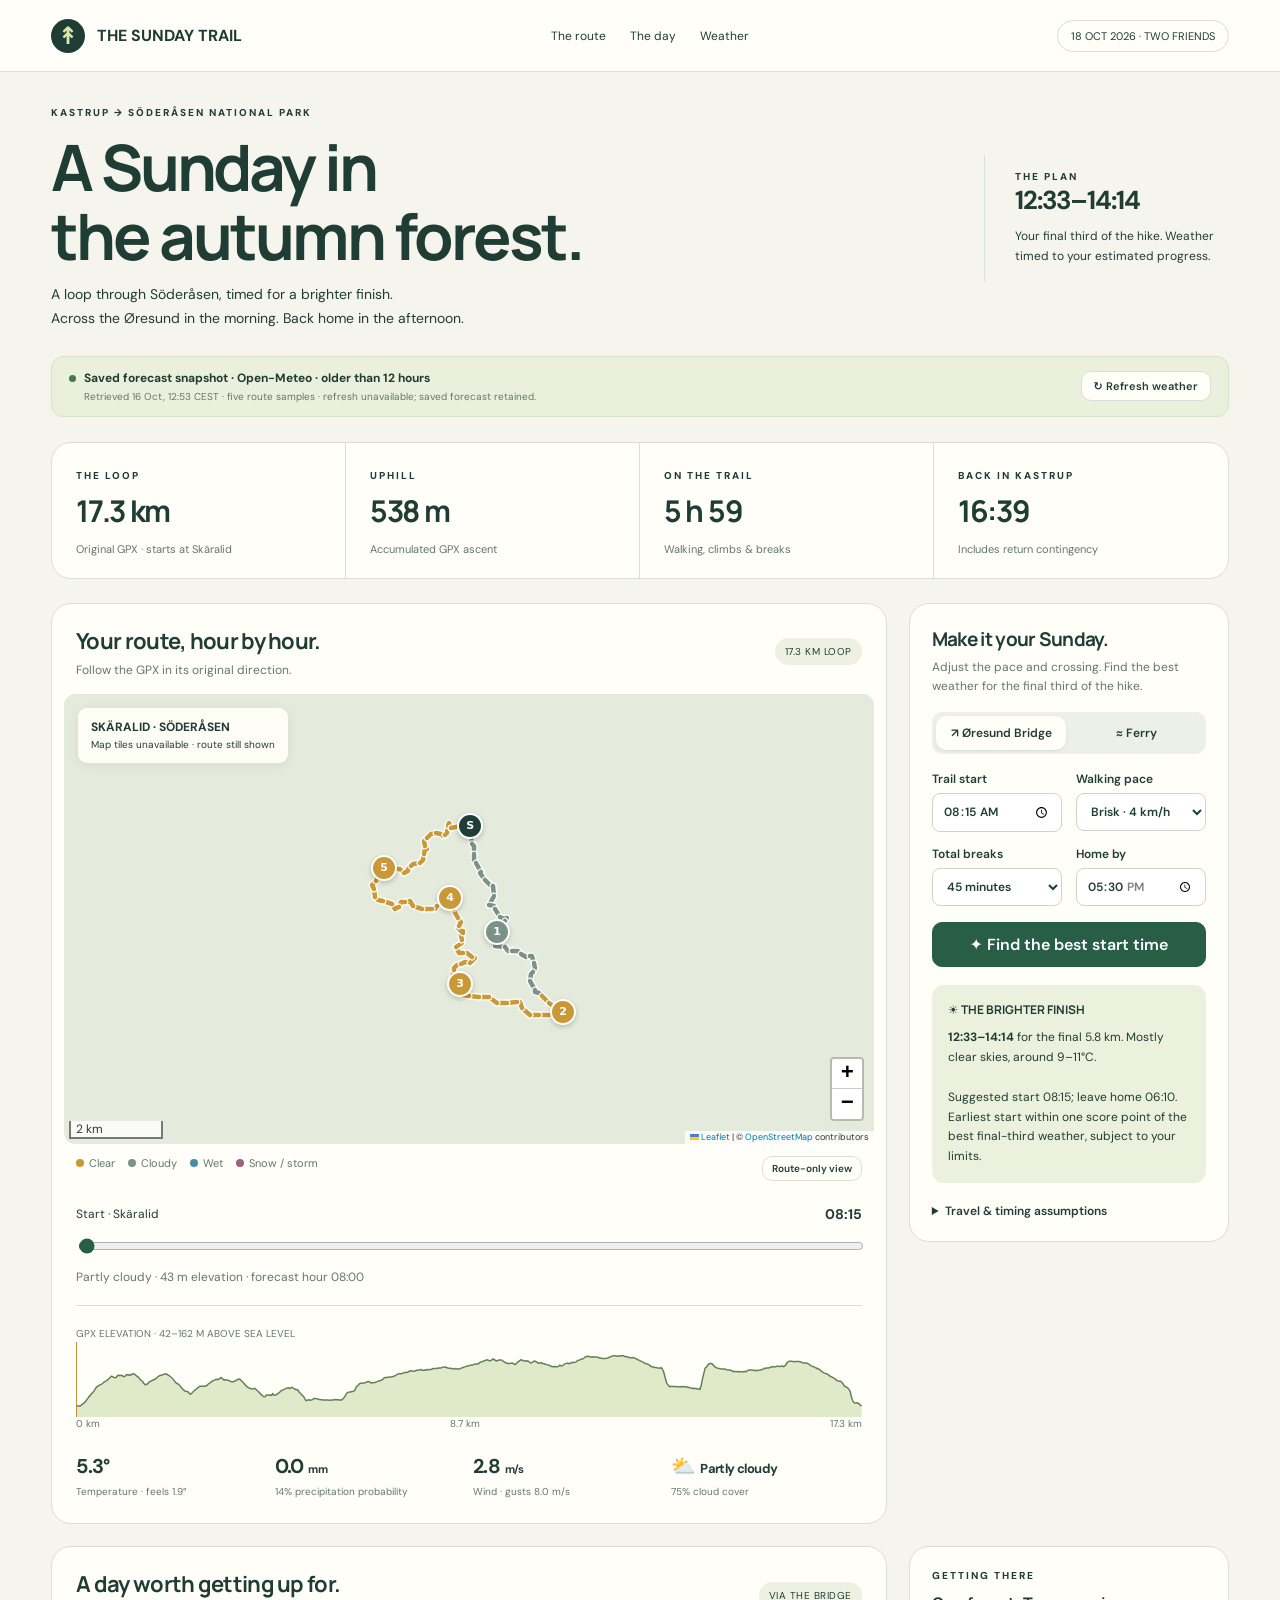
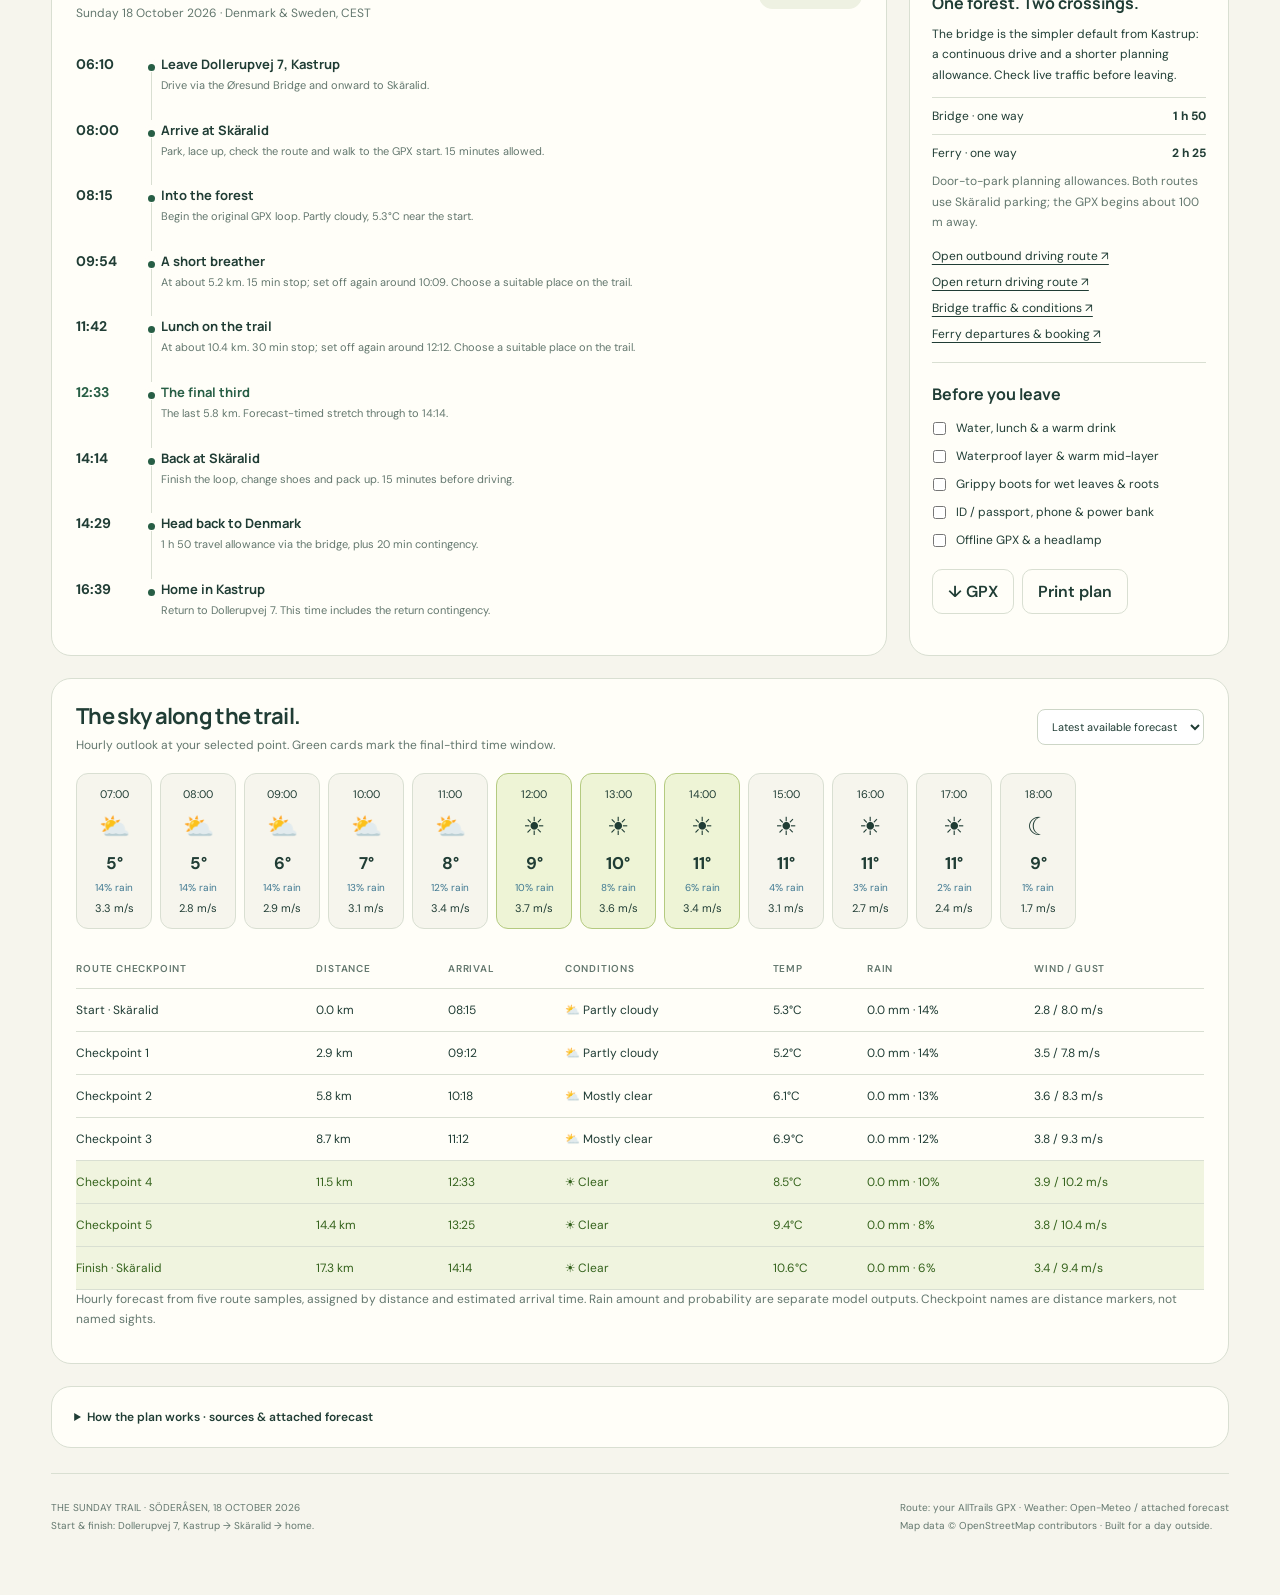
==== index.html @ b591aac0 "Build interactive Söderåsen hike planner with live route weather and Pages deployment" ====
<!doctype html><html lang="en"><head><meta charset="utf-8"><meta name="viewport" content="width=device-width,initial-scale=1"><meta name="theme-color" content="#203d35"><meta name="description" content="An interactive day-hike plan for Söderåsen, Sunday 18 October 2026. GPX route, timed weather, and travel from Kastrup."><title>Söderåsen · A Sunday in the forest</title><link rel="stylesheet" href="assets/leaflet.css"><link rel="stylesheet" href="assets/style.css"></head>
<body><header class="topbar"><div class="brand"><span class="brandmark" aria-hidden="true">↟</span> THE SUNDAY TRAIL</div><nav aria-label="Page sections"><a href="#route">The route</a><a href="#programme">The day</a><a href="#weather">Weather</a></nav><span class="tripdate">18 OCT 2026 · TWO FRIENDS</span></header>
<main><section class="hero"><div><div class="eyebrow">KASTRUP → SÖDERÅSEN NATIONAL PARK</div><h1>A Sunday in<br>the autumn forest.</h1><p>A loop through Söderåsen, timed for a brighter finish.<br>Across the Øresund in the morning. Back home in the afternoon.</p></div><div class="hero-aside"><div class="eyebrow">THE PLAN</div><strong id="hero-window">Chase the clearing sky.</strong><p id="hero-description">Let the morning clouds lift. Save the final stretch for the best weather.</p></div></section>
<div class="statusline" role="status" aria-live="polite"><div><span class="dot"></span><strong id="weather-status">Loading forecast…</strong><span class="status-detail" id="weather-detail">Sunday 18 October · all times CEST (Denmark & Sweden)</span></div><button id="refresh-weather" type="button">↻ Refresh weather</button></div>
<section class="stats" aria-label="Trip overview"><div class="stat"><span class="eyebrow">THE LOOP</span><strong id="distance-stat">17.3 km</strong><small>Original GPX · starts at Skäralid</small></div><div class="stat"><span class="eyebrow">UPHILL</span><strong id="ascent-stat">538 m</strong><small>Accumulated GPX ascent</small></div><div class="stat"><span class="eyebrow">ON THE TRAIL</span><strong id="duration-stat">—</strong><small>Walking, climbs & breaks</small></div><div class="stat"><span class="eyebrow">BACK IN KASTRUP</span><strong id="home-stat">—</strong><small>Includes return contingency</small></div></section>
<div class="workspace"><section class="card" id="route"><header class="cardhead"><div><h2>Your route, hour by hour.</h2><p>Follow the GPX in its original direction.</p></div><span class="pill">17.3 KM LOOP</span></header><div class="mapwrap"><div id="map" aria-label="GPX hiking route map"></div><div class="mapbadge"><strong>SKÄRALID · SÖDERÅSEN</strong><br><span id="map-subtitle">Weather at your estimated arrival</span></div></div><div class="mapnote"><div class="legend"><span style="--c:#c99837">Clear</span><span style="--c:#7d9287">Cloudy</span><span style="--c:#488ca8">Wet</span><span style="--c:#9d617e">Snow / storm</span></div><button id="toggle-map" class="map-toggle" type="button">Route-only view</button></div><div class="scrubber"><div class="scrubber-head"><span id="position-label">Start · 0.0 km</span><strong id="position-time">—</strong></div><label class="sr-only" for="position">Explore distance along route</label><input id="position" type="range" min="0" max="1000" value="0"><p class="note" id="position-condition" style="margin:8px 0 0">Move along the route to see the forecast when you get there.</p></div><div class="elevation"><span class="elevation-label">GPX ELEVATION · 42–162 M ABOVE SEA LEVEL</span><svg id="elevation-profile" viewBox="0 0 800 75" preserveAspectRatio="none" role="img" aria-label="Elevation profile along the hike"></svg><div class="profilelabels"><span>0 km</span><span>8.7 km</span><span>17.3 km</span></div></div><div class="selected-weather" id="selected-weather"></div></section>
<aside class="card controls" aria-labelledby="plan-heading"><h2 id="plan-heading">Make it your Sunday.</h2><p>Adjust the pace and crossing. Find the best weather for the final third of the hike.</p><div class="segments" role="group" aria-label="Crossing"><button type="button" id="bridge-mode" class="active" aria-pressed="true">↗ Øresund Bridge</button><button type="button" id="ferry-mode" aria-pressed="false">≈ Ferry</button></div><div class="controlgrid"><label>Trail start<input id="start" type="time" value="09:00" min="06:00" max="13:00"></label><label>Walking pace<select id="speed"><option value="3">Relaxed · 3 km/h</option><option value="3.5">Steady · 3.5 km/h</option><option value="4" selected>Brisk · 4 km/h</option><option value="4.5">Fast · 4.5 km/h</option></select></label><label>Total breaks<select id="breaks"><option value="30">30 minutes</option><option value="45" selected>45 minutes</option><option value="60">60 minutes</option><option value="75">75 minutes</option></select></label><label>Home by<input id="deadline" type="time" value="17:30" min="12:00" max="20:00"></label></div><button id="optimize" class="primary" type="button">✦ Find the best start time</button><div class="recommendation"><h3>☀ THE BRIGHTER FINISH</h3><p id="recommendation">Matching the forecast to your route…</p></div><div id="warnings" class="warnings" role="status"></div><details style="margin-top:20px"><summary>Travel & timing assumptions</summary><div class="controlgrid"><label>Bridge, one way (min)<input id="bridge" type="number" min="60" max="240" step="5" value="110"></label><label>Ferry, one way (min)<input id="ferry" type="number" min="90" max="300" step="5" value="145"></label><label>Earliest home departure<input id="earliest" type="time" value="06:00"></label><label>Return contingency (min)<input id="buffer" type="number" min="0" max="120" step="5" value="20"></label></div><p class="note">Drive estimates are editable, not live traffic. Bridge: allow 1 h 50 each way. Ferry: allow 2 h 25 including ~60 min to Helsingør, 25 min queue/check-in allowance, 20 min sailing and ~40 min to Skäralid. No sailing is booked or guaranteed.</p><p class="note">Also includes 15 min to park / get ready and 15 min to pack up. Hiking uses distance ÷ pace plus 1 h per 600 m climbed. Breaks fall at 30% and 60% of the route. “Home by” defaults to 17:30; change it to your afternoon deadline.</p></details></aside></div>
<div class="lowergrid"><section class="card" id="programme"><header class="cardhead"><div><h2>A day worth getting up for.</h2><p>Sunday 18 October 2026 · Denmark & Sweden, CEST</p></div><span class="pill" id="travel-label">VIA THE BRIDGE</span></header><div class="timeline" id="timeline"></div></section><aside class="card asidecard"><div class="eyebrow">GETTING THERE</div><h3 style="margin-top:10px">One forest. Two crossings.</h3><p id="travel-description"></p><div class="breakdown"><span>Bridge · one way</span><strong id="bridge-summary">1 h 50</strong></div><div class="breakdown"><span>Ferry · one way</span><strong id="ferry-summary">2 h 25</strong></div><p class="note">Door-to-park planning allowances. Both routes use Skäralid parking; the GPX begins about 100 m away.</p><div class="linklist"><a id="navigation" target="_blank" rel="noopener">Open outbound driving route ↗</a><a id="return-navigation" target="_blank" rel="noopener">Open return driving route ↗</a><a href="https://www.oresundsbron.com/en/traffic-information" target="_blank" rel="noopener">Bridge traffic & conditions ↗</a><a href="https://www.oresundslinjen.com/timetable" target="_blank" rel="noopener">Ferry departures & booking ↗</a></div><hr class="separator"><h3>Before you leave</h3><ul class="packlist"><li><label><input type="checkbox">Water, lunch & a warm drink</label></li><li><label><input type="checkbox">Waterproof layer & warm mid-layer</label></li><li><label><input type="checkbox">Grippy boots for wet leaves & roots</label></li><li><label><input type="checkbox">ID / passport, phone & power bank</label></li><li><label><input type="checkbox">Offline GPX & a headlamp</label></li></ul><div class="bottom-actions" style="margin-top:20px"><a class="button" href="assets/route.gpx" id="download-gpx" download="Soderaasen.gpx">↓ GPX</a><button type="button" id="print">Print plan</button></div></aside></div>
<section class="card weathercard" id="weather"><header class="cardhead"><div><h2>The sky along the trail.</h2><p>Hourly outlook at your selected point. Green cards mark the final-third time window.</p></div><div class="weather-toolbar"><label class="sr-only" for="weather-source">Weather data source</label><select id="weather-source"><option value="auto">Latest available forecast</option><option value="attachment">Attached forecast</option></select></div></header><div class="hours" id="hours"></div><div class="tablewrap"><table><caption class="sr-only">Forecast at route checkpoints and estimated arrival times</caption><thead><tr><th>Route checkpoint</th><th>Distance</th><th>Arrival</th><th>Conditions</th><th>Temp</th><th>Rain</th><th>Wind / gust</th></tr></thead><tbody id="checkpoints"></tbody></table><p class="note" id="weather-footnote"></p></div></section>
<section class="card sources"><details><summary>How the plan works · sources & attached forecast</summary><p>The route follows all 2,994 points in your original GPX. Distances use the haversine formula; uphill effort uses the cumulative positive elevation differences supplied in the GPX. These elevations may contain noise. Position and timing are estimates, not live tracking or navigation.</p><p>Open-Meteo is queried at five distance-based samples along the loop (start, 25%, 50%, 75%, finish). Each trail point uses the nearest sample by route distance and its estimated arrival hour. Several samples may share a weather-model grid cell; the forecast cannot resolve individual ravines, forest shelter or every viewpoint. No precision beyond hourly weather is implied.</p><p>The optimizer compares 15-minute starts and scores eleven checkpoints in the final distance third. Lower cloud cover, rain amount / likelihood and strong gusts score better. It chooses the earliest start within one point of the best score, while meeting your departure / return limits and finishing at least 30 min before sunset. It uses the currently selected source. Weather refreshes update the display; press the optimizer again to change your start time.</p><p>A successful refresh is labeled “Live forecast”; the retrieval timestamp is shown, not a model issue time. Refresh runs on opening and every 30 min while the page is open. The last valid forecast is cached locally. A saved forecast remains labeled as a snapshot; the attached image is a separate fallback. Forecasts are predictions, not observations.</p><p>The image says Sunday 18 October but does not show its location, year, provider or issue time. It is treated as the user-supplied forecast for this trip. Blank rain entries are shown as “— / not specified”, never silently converted to measured zero. Cloud icons supply a qualitative cloudiness score only; rain probabilities and feels-like temperatures are unavailable. The 20:00–02:00 image row is used only for 20:00–23:00 on the trip date.</p><p>Sunrise / sunset come from the saved Open-Meteo response (07:44 / 17:59 CEST), or a refreshed response when available. Both countries use the same local time on the trip date. Clear skies do not guarantee direct sun in shaded ravines. Driving and parking can take longer than planned; check the operator links on departure day.</p><div class="source-links"><a href="https://open-meteo.com/en/docs" target="_blank" rel="noopener">Open-Meteo · CC BY 4.0</a><a href="https://www.sverigesnationalparker.se/en/parks/soderasen-national-park/visit-the-park/getting-here/" target="_blank" rel="noopener">Park entrances & parking</a><a href="https://www.oresundsbron.com/da/priser" target="_blank" rel="noopener">Bridge fares</a><a href="https://www.oresundslinjen.com/prices/car" target="_blank" rel="noopener">Ferry fares</a><a href="https://github.com/jenschristianschroder/Soderaasen-oct-26" target="_blank" rel="noopener">Source on GitHub</a></div><details style="margin-top:20px"><summary>Your original forecast image</summary><img class="forecast-image" src="assets/forecast-reference.png" alt="Attached forecast for Sunday 18 October: partly cloudy morning, sun from noon, temperatures rising from 5 to 11 degrees, winds 2–4 m/s and gusts up to 10 m/s."></details></details></section>
<footer class="footer"><span>THE SUNDAY TRAIL · SÖDERÅSEN, 18 OCTOBER 2026<br>Start & finish: Dollerupvej 7, Kastrup → Skäralid → home.</span><span>Route: your AllTrails GPX · Weather: Open-Meteo / attached forecast<br>Map data © OpenStreetMap contributors · Built for a day outside.</span></footer></main><noscript><p class="noscript">Enable JavaScript to use the interactive route, schedule and weather. Your route is 17.3 km with about 538 m of ascent. Allow around 6 hours on the trail at the default pace, plus transport.</p></noscript><script src="assets/leaflet.js"></script><script src="assets/data.js"></script><script src="assets/engine.js"></script><script src="assets/app.js"></script></body></html>
---- assets/leaflet.css ----
/* required styles */

.leaflet-pane,
.leaflet-tile,
.leaflet-marker-icon,
.leaflet-marker-shadow,
.leaflet-tile-container,
.leaflet-pane > svg,
.leaflet-pane > canvas,
.leaflet-zoom-box,
.leaflet-image-layer,
.leaflet-layer {
	position: absolute;
	left: 0;
	top: 0;
	}
.leaflet-container {
	overflow: hidden;
	}
.leaflet-tile,
.leaflet-marker-icon,
.leaflet-marker-shadow {
	-webkit-user-select: none;
	   -moz-user-select: none;
	        user-select: none;
	  -webkit-user-drag: none;
	}
/* Prevents IE11 from highlighting tiles in blue */
.leaflet-tile::selection {
	background: transparent;
}
/* Safari renders non-retina tile on retina better with this, but Chrome is worse */
.leaflet-safari .leaflet-tile {
	image-rendering: -webkit-optimize-contrast;
	}
/* hack that prevents hw layers "stretching" when loading new tiles */
.leaflet-safari .leaflet-tile-container {
	width: 1600px;
	height: 1600px;
	-webkit-transform-origin: 0 0;
	}
.leaflet-marker-icon,
.leaflet-marker-shadow {
	display: block;
	}
/* .leaflet-container svg: reset svg max-width decleration shipped in Joomla! (joomla.org) 3.x */
/* .leaflet-container img: map is broken in FF if you have max-width: 100% on tiles */
.leaflet-container .leaflet-overlay-pane svg {
	max-width: none !important;
	max-height: none !important;
	}
.leaflet-container .leaflet-marker-pane img,
.leaflet-container .leaflet-shadow-pane img,
.leaflet-container .leaflet-tile-pane img,
.leaflet-container img.leaflet-image-layer,
.leaflet-container .leaflet-tile {
	max-width: none !important;
	max-height: none !important;
	width: auto;
	padding: 0;
	}

.leaflet-container img.leaflet-tile {
	/* See: https://bugs.chromium.org/p/chromium/issues/detail?id=600120 */
	mix-blend-mode: plus-lighter;
}

.leaflet-container.leaflet-touch-zoom {
	-ms-touch-action: pan-x pan-y;
	touch-action: pan-x pan-y;
	}
.leaflet-container.leaflet-touch-drag {
	-ms-touch-action: pinch-zoom;
	/* Fallback for FF which doesn't support pinch-zoom */
	touch-action: none;
	touch-action: pinch-zoom;
}
.leaflet-container.leaflet-touch-drag.leaflet-touch-zoom {
	-ms-touch-action: none;
	touch-action: none;
}
.leaflet-container {
	-webkit-tap-highlight-color: transparent;
}
.leaflet-container a {
	-webkit-tap-highlight-color: rgba(51, 181, 229, 0.4);
}
.leaflet-tile {
	filter: inherit;
	visibility: hidden;
	}
.leaflet-tile-loaded {
	visibility: inherit;
	}
.leaflet-zoom-box {
	width: 0;
	height: 0;
	-moz-box-sizing: border-box;
	     box-sizing: border-box;
	z-index: 800;
	}
/* workaround for https://bugzilla.mozilla.org/show_bug.cgi?id=888319 */
.leaflet-overlay-pane svg {
	-moz-user-select: none;
	}

.leaflet-pane         { z-index: 400; }

.leaflet-tile-pane    { z-index: 200; }
.leaflet-overlay-pane { z-index: 400; }
.leaflet-shadow-pane  { z-index: 500; }
.leaflet-marker-pane  { z-index: 600; }
.leaflet-tooltip-pane   { z-index: 650; }
.leaflet-popup-pane   { z-index: 700; }

.leaflet-map-pane canvas { z-index: 100; }
.leaflet-map-pane svg    { z-index: 200; }

.leaflet-vml-shape {
	width: 1px;
	height: 1px;
	}
.lvml {
	behavior: url(#default#VML);
	display: inline-block;
	position: absolute;
	}


/* control positioning */

.leaflet-control {
	position: relative;
	z-index: 800;
	pointer-events: visiblePainted; /* IE 9-10 doesn't have auto */
	pointer-events: auto;
	}
.leaflet-top,
.leaflet-bottom {
	position: absolute;
	z-index: 1000;
	pointer-events: none;
	}
.leaflet-top {
	top: 0;
	}
.leaflet-right {
	right: 0;
	}
.leaflet-bottom {
	bottom: 0;
	}
.leaflet-left {
	left: 0;
	}
.leaflet-control {
	float: left;
	clear: both;
	}
.leaflet-right .leaflet-control {
	float: right;
	}
.leaflet-top .leaflet-control {
	margin-top: 10px;
	}
.leaflet-bottom .leaflet-control {
	margin-bottom: 10px;
	}
.leaflet-left .leaflet-control {
	margin-left: 10px;
	}
.leaflet-right .leaflet-control {
	margin-right: 10px;
	}


/* zoom and fade animations */

.leaflet-fade-anim .leaflet-popup {
	opacity: 0;
	-webkit-transition: opacity 0.2s linear;
	   -moz-transition: opacity 0.2s linear;
	        transition: opacity 0.2s linear;
	}
.leaflet-fade-anim .leaflet-map-pane .leaflet-popup {
	opacity: 1;
	}
.leaflet-zoom-animated {
	-webkit-transform-origin: 0 0;
	    -ms-transform-origin: 0 0;
	        transform-origin: 0 0;
	}
svg.leaflet-zoom-animated {
	will-change: transform;
}

.leaflet-zoom-anim .leaflet-zoom-animated {
	-webkit-transition: -webkit-transform 0.25s cubic-bezier(0,0,0.25,1);
	   -moz-transition:    -moz-transform 0.25s cubic-bezier(0,0,0.25,1);
	        transition:         transform 0.25s cubic-bezier(0,0,0.25,1);
	}
.leaflet-zoom-anim .leaflet-tile,
.leaflet-pan-anim .leaflet-tile {
	-webkit-transition: none;
	   -moz-transition: none;
	        transition: none;
	}

.leaflet-zoom-anim .leaflet-zoom-hide {
	visibility: hidden;
	}


/* cursors */

.leaflet-interactive {
	cursor: pointer;
	}
.leaflet-grab {
	cursor: -webkit-grab;
	cursor:    -moz-grab;
	cursor:         grab;
	}
.leaflet-crosshair,
.leaflet-crosshair .leaflet-interactive {
	cursor: crosshair;
	}
.leaflet-popup-pane,
.leaflet-control {
	cursor: auto;
	}
.leaflet-dragging .leaflet-grab,
.leaflet-dragging .leaflet-grab .leaflet-interactive,
.leaflet-dragging .leaflet-marker-draggable {
	cursor: move;
	cursor: -webkit-grabbing;
	cursor:    -moz-grabbing;
	cursor:         grabbing;
	}

/* marker & overlays interactivity */
.leaflet-marker-icon,
.leaflet-marker-shadow,
.leaflet-image-layer,
.leaflet-pane > svg path,
.leaflet-tile-container {
	pointer-events: none;
	}

.leaflet-marker-icon.leaflet-interactive,
.leaflet-image-layer.leaflet-interactive,
.leaflet-pane > svg path.leaflet-interactive,
svg.leaflet-image-layer.leaflet-interactive path {
	pointer-events: visiblePainted; /* IE 9-10 doesn't have auto */
	pointer-events: auto;
	}

/* visual tweaks */

.leaflet-container {
	background: #ddd;
	outline-offset: 1px;
	}
.leaflet-container a {
	color: #0078A8;
	}
.leaflet-zoom-box {
	border: 2px dotted #38f;
	background: rgba(255,255,255,0.5);
	}


/* general typography */
.leaflet-container {
	font-family: "Helvetica Neue", Arial, Helvetica, sans-serif;
	font-size: 12px;
	font-size: 0.75rem;
	line-height: 1.5;
	}


/* general toolbar styles */

.leaflet-bar {
	box-shadow: 0 1px 5px rgba(0,0,0,0.65);
	border-radius: 4px;
	}
.leaflet-bar a {
	background-color: #fff;
	border-bottom: 1px solid #ccc;
	width: 26px;
	height: 26px;
	line-height: 26px;
	display: block;
	text-align: center;
	text-decoration: none;
	color: black;
	}
.leaflet-bar a,
.leaflet-control-layers-toggle {
	background-position: 50% 50%;
	background-repeat: no-repeat;
	display: block;
	}
.leaflet-bar a:hover,
.leaflet-bar a:focus {
	background-color: #f4f4f4;
	}
.leaflet-bar a:first-child {
	border-top-left-radius: 4px;
	border-top-right-radius: 4px;
	}
.leaflet-bar a:last-child {
	border-bottom-left-radius: 4px;
	border-bottom-right-radius: 4px;
	border-bottom: none;
	}
.leaflet-bar a.leaflet-disabled {
	cursor: default;
	background-color: #f4f4f4;
	color: #bbb;
	}

.leaflet-touch .leaflet-bar a {
	width: 30px;
	height: 30px;
	line-height: 30px;
	}
.leaflet-touch .leaflet-bar a:first-child {
	border-top-left-radius: 2px;
	border-top-right-radius: 2px;
	}
.leaflet-touch .leaflet-bar a:last-child {
	border-bottom-left-radius: 2px;
	border-bottom-right-radius: 2px;
	}

/* zoom control */

.leaflet-control-zoom-in,
.leaflet-control-zoom-out {
	font: bold 18px 'Lucida Console', Monaco, monospace;
	text-indent: 1px;
	}

.leaflet-touch .leaflet-control-zoom-in, .leaflet-touch .leaflet-control-zoom-out  {
	font-size: 22px;
	}


/* layers control */

.leaflet-control-layers {
	box-shadow: 0 1px 5px rgba(0,0,0,0.4);
	background: #fff;
	border-radius: 5px;
	}
.leaflet-control-layers-toggle {
	background-image: url(images/layers.png);
	width: 36px;
	height: 36px;
	}
.leaflet-retina .leaflet-control-layers-toggle {
	background-image: url(images/layers-2x.png);
	background-size: 26px 26px;
	}
.leaflet-touch .leaflet-control-layers-toggle {
	width: 44px;
	height: 44px;
	}
.leaflet-control-layers .leaflet-control-layers-list,
.leaflet-control-layers-expanded .leaflet-control-layers-toggle {
	display: none;
	}
.leaflet-control-layers-expanded .leaflet-control-layers-list {
	display: block;
	position: relative;
	}
.leaflet-control-layers-expanded {
	padding: 6px 10px 6px 6px;
	color: #333;
	background: #fff;
	}
.leaflet-control-layers-scrollbar {
	overflow-y: scroll;
	overflow-x: hidden;
	padding-right: 5px;
	}
.leaflet-control-layers-selector {
	margin-top: 2px;
	position: relative;
	top: 1px;
	}
.leaflet-control-layers label {
	display: block;
	font-size: 13px;
	font-size: 1.08333em;
	}
.leaflet-control-layers-separator {
	height: 0;
	border-top: 1px solid #ddd;
	margin: 5px -10px 5px -6px;
	}

/* Default icon URLs */
.leaflet-default-icon-path { /* used only in path-guessing heuristic, see L.Icon.Default */
	background-image: url(images/marker-icon.png);
	}


/* attribution and scale controls */

.leaflet-container .leaflet-control-attribution {
	background: #fff;
	background: rgba(255, 255, 255, 0.8);
	margin: 0;
	}
.leaflet-control-attribution,
.leaflet-control-scale-line {
	padding: 0 5px;
	color: #333;
	line-height: 1.4;
	}
.leaflet-control-attribution a {
	text-decoration: none;
	}
.leaflet-control-attribution a:hover,
.leaflet-control-attribution a:focus {
	text-decoration: underline;
	}
.leaflet-attribution-flag {
	display: inline !important;
	vertical-align: baseline !important;
	width: 1em;
	height: 0.6669em;
	}
.leaflet-left .leaflet-control-scale {
	margin-left: 5px;
	}
.leaflet-bottom .leaflet-control-scale {
	margin-bottom: 5px;
	}
.leaflet-control-scale-line {
	border: 2px solid #777;
	border-top: none;
	line-height: 1.1;
	padding: 2px 5px 1px;
	white-space: nowrap;
	-moz-box-sizing: border-box;
	     box-sizing: border-box;
	background: rgba(255, 255, 255, 0.8);
	text-shadow: 1px 1px #fff;
	}
.leaflet-control-scale-line:not(:first-child) {
	border-top: 2px solid #777;
	border-bottom: none;
	margin-top: -2px;
	}
.leaflet-control-scale-line:not(:first-child):not(:last-child) {
	border-bottom: 2px solid #777;
	}

.leaflet-touch .leaflet-control-attribution,
.leaflet-touch .leaflet-control-layers,
.leaflet-touch .leaflet-bar {
	box-shadow: none;
	}
.leaflet-touch .leaflet-control-layers,
.leaflet-touch .leaflet-bar {
	border: 2px solid rgba(0,0,0,0.2);
	background-clip: padding-box;
	}


/* popup */

.leaflet-popup {
	position: absolute;
	text-align: center;
	margin-bottom: 20px;
	}
.leaflet-popup-content-wrapper {
	padding: 1px;
	text-align: left;
	border-radius: 12px;
	}
.leaflet-popup-content {
	margin: 13px 24px 13px 20px;
	line-height: 1.3;
	font-size: 13px;
	font-size: 1.08333em;
	min-height: 1px;
	}
.leaflet-popup-content p {
	margin: 17px 0;
	margin: 1.3em 0;
	}
.leaflet-popup-tip-container {
	width: 40px;
	height: 20px;
	position: absolute;
	left: 50%;
	margin-top: -1px;
	margin-left: -20px;
	overflow: hidden;
	pointer-events: none;
	}
.leaflet-popup-tip {
	width: 17px;
	height: 17px;
	padding: 1px;

	margin: -10px auto 0;
	pointer-events: auto;

	-webkit-transform: rotate(45deg);
	   -moz-transform: rotate(45deg);
	    -ms-transform: rotate(45deg);
	        transform: rotate(45deg);
	}
.leaflet-popup-content-wrapper,
.leaflet-popup-tip {
	background: white;
	color: #333;
	box-shadow: 0 3px 14px rgba(0,0,0,0.4);
	}
.leaflet-container a.leaflet-popup-close-button {
	position: absolute;
	top: 0;
	right: 0;
	border: none;
	text-align: center;
	width: 24px;
	height: 24px;
	font: 16px/24px Tahoma, Verdana, sans-serif;
	color: #757575;
	text-decoration: none;
	background: transparent;
	}
.leaflet-container a.leaflet-popup-close-button:hover,
.leaflet-container a.leaflet-popup-close-button:focus {
	color: #585858;
	}
.leaflet-popup-scrolled {
	overflow: auto;
	}

.leaflet-oldie .leaflet-popup-content-wrapper {
	-ms-zoom: 1;
	}
.leaflet-oldie .leaflet-popup-tip {
	width: 24px;
	margin: 0 auto;

	-ms-filter: "progid:DXImageTransform.Microsoft.Matrix(M11=0.70710678, M12=0.70710678, M21=-0.70710678, M22=0.70710678)";
	filter: progid:DXImageTransform.Microsoft.Matrix(M11=0.70710678, M12=0.70710678, M21=-0.70710678, M22=0.70710678);
	}

.leaflet-oldie .leaflet-control-zoom,
.leaflet-oldie .leaflet-control-layers,
.leaflet-oldie .leaflet-popup-content-wrapper,
.leaflet-oldie .leaflet-popup-tip {
	border: 1px solid #999;
	}


/* div icon */

.leaflet-div-icon {
	background: #fff;
	border: 1px solid #666;
	}


/* Tooltip */
/* Base styles for the element that has a tooltip */
.leaflet-tooltip {
	position: absolute;
	padding: 6px;
	background-color: #fff;
	border: 1px solid #fff;
	border-radius: 3px;
	color: #222;
	white-space: nowrap;
	-webkit-user-select: none;
	-moz-user-select: none;
	-ms-user-select: none;
	user-select: none;
	pointer-events: none;
	box-shadow: 0 1px 3px rgba(0,0,0,0.4);
	}
.leaflet-tooltip.leaflet-interactive {
	cursor: pointer;
	pointer-events: auto;
	}
.leaflet-tooltip-top:before,
.leaflet-tooltip-bottom:before,
.leaflet-tooltip-left:before,
.leaflet-tooltip-right:before {
	position: absolute;
	pointer-events: none;
	border: 6px solid transparent;
	background: transparent;
	content: "";
	}

/* Directions */

.leaflet-tooltip-bottom {
	margin-top: 6px;
}
.leaflet-tooltip-top {
	margin-top: -6px;
}
.leaflet-tooltip-bottom:before,
.leaflet-tooltip-top:before {
	left: 50%;
	margin-left: -6px;
	}
.leaflet-tooltip-top:before {
	bottom: 0;
	margin-bottom: -12px;
	border-top-color: #fff;
	}
.leaflet-tooltip-bottom:before {
	top: 0;
	margin-top: -12px;
	margin-left: -6px;
	border-bottom-color: #fff;
	}
.leaflet-tooltip-left {
	margin-left: -6px;
}
.leaflet-tooltip-right {
	margin-left: 6px;
}
.leaflet-tooltip-left:before,
.leaflet-tooltip-right:before {
	top: 50%;
	margin-top: -6px;
	}
.leaflet-tooltip-left:before {
	right: 0;
	margin-right: -12px;
	border-left-color: #fff;
	}
.leaflet-tooltip-right:before {
	left: 0;
	margin-left: -12px;
	border-right-color: #fff;
	}

/* Printing */

@media print {
	/* Prevent printers from removing background-images of controls. */
	.leaflet-control {
		-webkit-print-color-adjust: exact;
		print-color-adjust: exact;
		}
	}
---- assets/style.css ----
@import url('https://fonts.googleapis.com/css2?family=DM+Sans:wght@400;500;600;700&family=Manrope:wght@400;500;600;700;800&display=swap');
:root{--ink:#203d35;--muted:#63776e;--paper:#f6f5ed;--card:#fffef8;--line:#d9dfd2;--green:#275e45;--lime:#dce9ac;--orange:#d99e49;--radius:20px;font-family:'DM Sans',system-ui,sans-serif;color:var(--ink);background:var(--paper);font-synthesis:none}*{box-sizing:border-box}body{margin:0}button,input,select{font:inherit}a{color:inherit;text-underline-offset:4px}button,.button{cursor:pointer;border:1px solid var(--line);border-radius:10px;background:var(--card);color:var(--ink);padding:11px 15px;font-weight:600;display:inline-flex;align-items:center;justify-content:center;gap:8px;text-decoration:none}button:hover,.button:hover{border-color:var(--green);background:#edf2de}button:disabled{opacity:.6;cursor:wait}button.primary{background:var(--green);color:white;border-color:var(--green)}button.primary:hover{background:#16432f}:focus-visible{outline:3px solid #cf9742;outline-offset:3px}input,select{width:100%;padding:9px 10px;border:1px solid #cdd6c7;border-radius:8px;background:white;color:var(--ink)}input[type=range]{accent-color:var(--green);padding:0}label{font-size:12px;font-weight:600;display:block}label input,label select{margin-top:6px}.eyebrow{text-transform:uppercase;letter-spacing:2px;font-size:10px;font-weight:800}.muted,.note{color:var(--muted)}.note{font-size:12px;line-height:1.6}h1,h2,h3,p{margin-top:0}h1,h2,h3{font-family:Manrope,system-ui,sans-serif}h2{font-size:22px;letter-spacing:-.7px;margin-bottom:5px}h3{font-size:16px;margin-bottom:10px}.topbar{height:72px;border-bottom:1px solid var(--line);display:flex;align-items:center;justify-content:space-between;padding:0 4vw;background:var(--card)}.brand{display:flex;align-items:center;gap:12px;font-weight:700}.brandmark{display:grid;place-items:center;background:var(--ink);color:var(--lime);width:34px;height:34px;border-radius:50%;font-size:24px}.topbar nav{display:flex;gap:24px;font-size:12px}.topbar nav a{text-decoration:none}.tripdate{border:1px solid var(--line);border-radius:24px;padding:8px 13px;font-size:11px}main{max-width:1500px;margin:auto;padding:34px 4vw 60px}.hero{display:grid;grid-template-columns:1fr auto;align-items:center;gap:30px;padding-bottom:25px}.hero h1{font-size:clamp(40px,5vw,70px);letter-spacing:-3px;line-height:1.08;margin:13px 0}.hero p{max-width:650px;font-size:14px;line-height:1.7;margin-bottom:0}.hero-aside{border-left:1px solid var(--line);padding:15px 0 15px 30px;max-width:245px}.hero-aside strong{font-size:26px;letter-spacing:-1px}.hero-aside p{font-size:12px;margin-top:9px}.statusline{padding:13px 17px;background:#eaf0dc;border:1px solid #d8e2c5;border-radius:12px;display:flex;justify-content:space-between;gap:14px;align-items:center;font-size:12px;margin-bottom:25px}.statusline .dot{display:inline-block;height:7px;width:7px;border-radius:50%;background:#427b43;margin-right:8px}.statusline button{padding:7px 12px;font-size:11px;white-space:nowrap}.stats{display:grid;grid-template-columns:repeat(4,1fr);margin-bottom:24px;border:1px solid var(--line);border-radius:var(--radius);background:var(--card)}.stat{padding:20px 24px;border-right:1px solid var(--line)}.stat:last-child{border:0}.stat strong{display:block;font:700 30px Manrope,system-ui;letter-spacing:-1.3px;margin:6px 0}.stat small{font-size:11px;color:var(--muted)}.workspace{display:grid;grid-template-columns:minmax(0,1fr) 320px;gap:22px;align-items:start}.card{border:1px solid var(--line);border-radius:var(--radius);background:var(--card);overflow:hidden}.cardhead{padding:22px 24px 16px;display:flex;justify-content:space-between;align-items:center;gap:15px}.cardhead p{font-size:12px;margin:6px 0 0;color:var(--muted)}.pill{font-size:10px;letter-spacing:.5px;text-transform:uppercase;border-radius:20px;background:#eef1e2;padding:7px 10px;white-space:nowrap}.mapwrap{position:relative;height:450px;margin:0 12px;border-radius:12px;overflow:hidden;background:#e4eadc}#map{height:100%;z-index:1;background:#e4eadc}.mapbadge{position:absolute;z-index:500;left:14px;top:14px;background:#fffef8ed;padding:10px 13px;border-radius:9px;font-size:10px;line-height:1.6;box-shadow:0 2px 12px #203d3510;pointer-events:none}.mapbadge strong{font-size:12px}.mapnote{display:flex;justify-content:space-between;gap:14px;padding:12px 24px;font-size:11px;color:var(--muted)}.legend{display:flex;gap:13px;flex-wrap:wrap}.legend span:before{content:'';width:8px;height:8px;border-radius:50%;display:inline-block;margin-right:5px;background:var(--c)}.scrubber{margin:0 24px;padding:12px 0 18px;border-bottom:1px solid var(--line)}.scrubber-head{display:flex;justify-content:space-between;align-items:center;margin-bottom:12px;font-size:12px}.scrubber-head strong{font-size:14px}.elevation{padding:15px 24px 8px}.elevation svg{height:75px;width:100%;display:block}.profilelabels{display:flex;justify-content:space-between;font-size:10px;color:var(--muted)}.selected-weather{display:grid;grid-template-columns:repeat(4,1fr);padding:15px 24px 23px;gap:8px}.selected-weather strong{font-size:20px;display:block;letter-spacing:-.6px}.selected-weather small{color:var(--muted);font-size:10px}.controls{padding:22px}.controls h2{font-size:19px;margin-bottom:6px}.controls>p{font-size:12px;line-height:1.6;color:var(--muted)}.segments{display:flex;gap:5px;background:#edf0e6;border-radius:10px;padding:4px;margin:16px 0}.segments button{flex:1;border:none;background:transparent;padding:9px 5px;font-size:12px}.segments button.active{background:var(--card);box-shadow:0 1px 3px #203d351a}.controlgrid{display:grid;grid-template-columns:1fr 1fr;gap:14px;margin-top:17px}.controls .primary{width:100%;margin-top:16px}.recommendation{padding:16px;border-radius:12px;background:#ecf1dd;margin-top:18px}.recommendation h3{font-size:12px;display:flex;align-items:center;gap:7px}.recommendation p{font-size:12px;line-height:1.65;margin-bottom:0}.warnings{font-size:12px;line-height:1.6;color:#8d4a21}.warnings p{padding:12px;background:#fff1db;border-radius:8px;margin-top:12px;margin-bottom:0}.lowergrid{display:grid;grid-template-columns:minmax(0,1fr) 320px;gap:22px;margin-top:22px}.timeline{padding:5px 24px 23px}.event{display:grid;grid-template-columns:65px 1fr;gap:20px;padding:13px 0;position:relative}.event:before{content:'';position:absolute;top:22px;left:72px;width:7px;height:7px;background:var(--green);border-radius:50%;box-shadow:0 0 0 5px var(--card)}.event:after{content:'';position:absolute;left:75px;top:30px;bottom:-12px;width:1px;background:var(--line)}.event:last-child:after{display:none}.event time{font-size:14px;font-weight:700}.event h3{font-size:13px;margin:0 0 4px}.event p{font-size:11px;line-height:1.6;color:var(--muted);margin:0}.event.highlight{color:var(--green)}.asidecard{padding:22px}.asidecard p{font-size:12px;line-height:1.7}.linklist{display:grid;gap:10px;margin:16px 0}.linklist a{font-size:12px}.packlist{padding:0;list-style:none;margin:14px 0 0;display:grid;gap:10px}.packlist label{font-weight:400;display:flex;align-items:center;gap:9px;line-height:1.5}.packlist input{width:15px;margin:0;accent-color:var(--green)}.weathercard{margin-top:22px}.weather-toolbar{display:flex;align-items:center;gap:8px}.weather-toolbar select{font-size:11px;max-width:215px}.hours{display:flex;overflow-x:auto;padding:4px 24px 20px;gap:8px}.hour{flex:0 0 76px;padding:13px 8px;text-align:center;border:1px solid var(--line);border-radius:12px;font-size:11px;background:var(--paper)}.hour.final{background:#eef4d6;border-color:#b4ca80}.hour span{display:block}.hour .wxicon{font-size:25px;margin:9px 0}.hour strong{font-size:17px}.hour .rain{font-size:10px;color:#3e7891;margin:7px 0}.tablewrap{overflow:auto;padding:0 24px 22px}table{border-collapse:collapse;width:100%;font-size:12px;white-space:nowrap}th{text-align:left;color:var(--muted);font-size:10px;text-transform:uppercase;letter-spacing:.8px;font-weight:600}th,td{padding:13px 14px 13px 0;border-bottom:1px solid var(--line)}tr.final td{color:#35631d;background:#f0f4df}.footer{display:flex;justify-content:space-between;gap:20px;padding-top:25px;margin-top:25px;border-top:1px solid var(--line);font-size:10px;color:var(--muted);line-height:1.8}.sources{padding:22px;margin-top:22px}details>summary{cursor:pointer;font-size:12px;font-weight:600}details p,details li{font-size:12px;line-height:1.8}details[open]>summary{margin-bottom:15px}.source-links{display:flex;flex-wrap:wrap;gap:15px;font-size:11px}.forecast-image{width:100%;max-width:1000px;margin-top:15px;border-radius:8px}.route-pin{display:grid;place-items:center;width:26px;height:26px;border-radius:50%;border:2px solid #fff;color:white;font:700 11px system-ui;box-shadow:0 2px 5px #0003}.leaflet-popup-content{font-family:'DM Sans',system-ui;font-size:12px;line-height:1.8}.leaflet-container{font-family:inherit}.leaflet-control-attribution{font-size:9px!important}#fallback-map{width:100%;height:100%}.map-toggle{padding:5px 9px;font-size:10px}.address{font-size:11px}.noscript{padding:25px;color:#8d4a21}.status-detail{font-size:10px;display:block;color:var(--muted);margin:4px 0 0 15px}.elevation-label{font-size:10px;color:var(--muted)}.breakdown{display:flex;justify-content:space-between;border-top:1px solid var(--line);padding:10px 0;font-size:12px}.breakdown:first-of-type{margin-top:15px}.separator{border:0;border-top:1px solid var(--line);margin:20px 0}.bottom-actions{display:flex;gap:8px}.inline-link{border:0;padding:0;background:none;text-decoration:underline;font-size:11px;font-weight:400}.sr-only{position:absolute;clip:rect(0,0,0,0);width:1px;height:1px;overflow:hidden}
@media(min-width:1500px){main{padding-left:45px;padding-right:45px}}
@media(max-width:1050px){.workspace,.lowergrid{grid-template-columns:minmax(0,1fr) 290px}.mapwrap{height:390px}.hero-aside{display:none}.stat{padding:17px}.mapnote{flex-direction:column}.cardhead{padding:20px}.topbar nav{display:none}}
@media(max-width:780px){.topbar{padding:0 20px;height:62px}.tripdate{font-size:10px}.brand{font-size:12px}.brandmark{width:28px;height:28px}main{padding:25px 16px 40px}.hero h1{letter-spacing:-2px}.hero{padding-bottom:20px}.hero p{font-size:13px}.workspace,.lowergrid{grid-template-columns:1fr}.controls{order:-1}.workspace{gap:16px}.controls .controlgrid{grid-template-columns:repeat(4,1fr)}.stats{grid-template-columns:1fr 1fr}.stat:nth-child(2){border-right:0}.stat:nth-child(-n+2){border-bottom:1px solid var(--line)}.stat strong{font-size:26px}.stat{padding:14px 17px}.mapwrap{height:400px}.statusline{align-items:start;font-size:11px}.weathercard .cardhead{align-items:flex-start;flex-direction:column}.weather-toolbar{width:100%}.footer{flex-direction:column}.selected-weather{padding:15px 18px}.selected-weather strong{font-size:18px}.status-detail{margin-left:0}.controls .note{margin-bottom:0}}
@media(max-width:480px){.controls .controlgrid{grid-template-columns:1fr 1fr}.hero h1{font-size:45px}.mapwrap{height:350px}.cardhead{padding:20px 18px}.selected-weather{grid-template-columns:repeat(2,1fr);gap:12px}.mapnote{padding:12px 18px}.topbar .tripdate{max-width:150px}.statusline{flex-direction:column}.statusline button{align-self:flex-start}}
@media print{.topbar nav,.controls,.statusline button,.bottom-actions,.map-toggle,.weather-toolbar,.sources,.packlist input{display:none!important}main{padding:0}.workspace,.lowergrid{display:block}.card{break-inside:avoid;margin-bottom:15px}.mapwrap{height:300px}.hours{flex-wrap:wrap;overflow:visible}.hero h1{font-size:40px}.statusline{margin-bottom:15px}.stat{padding:12px}body{background:white}.asidecard{margin-top:15px}a{text-decoration:none}.footer{font-size:9px}.weathercard{break-before:page}}
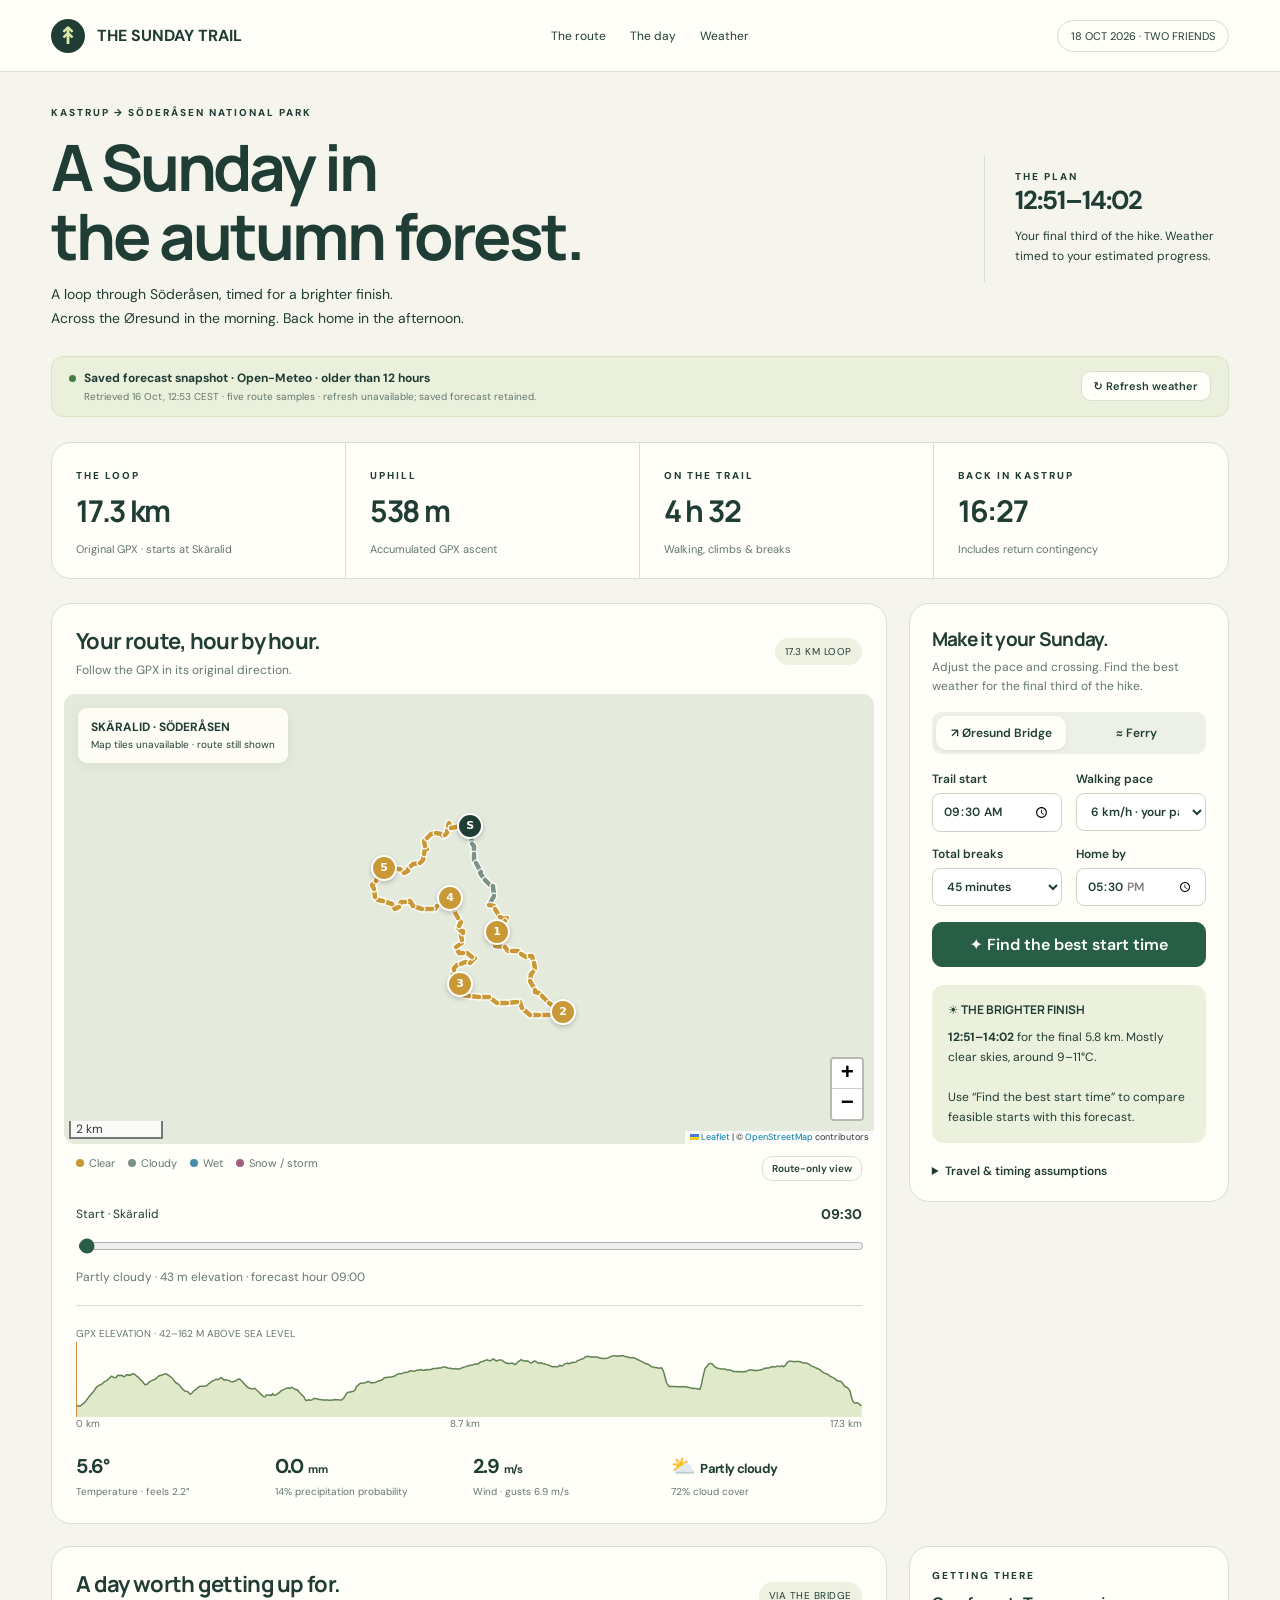
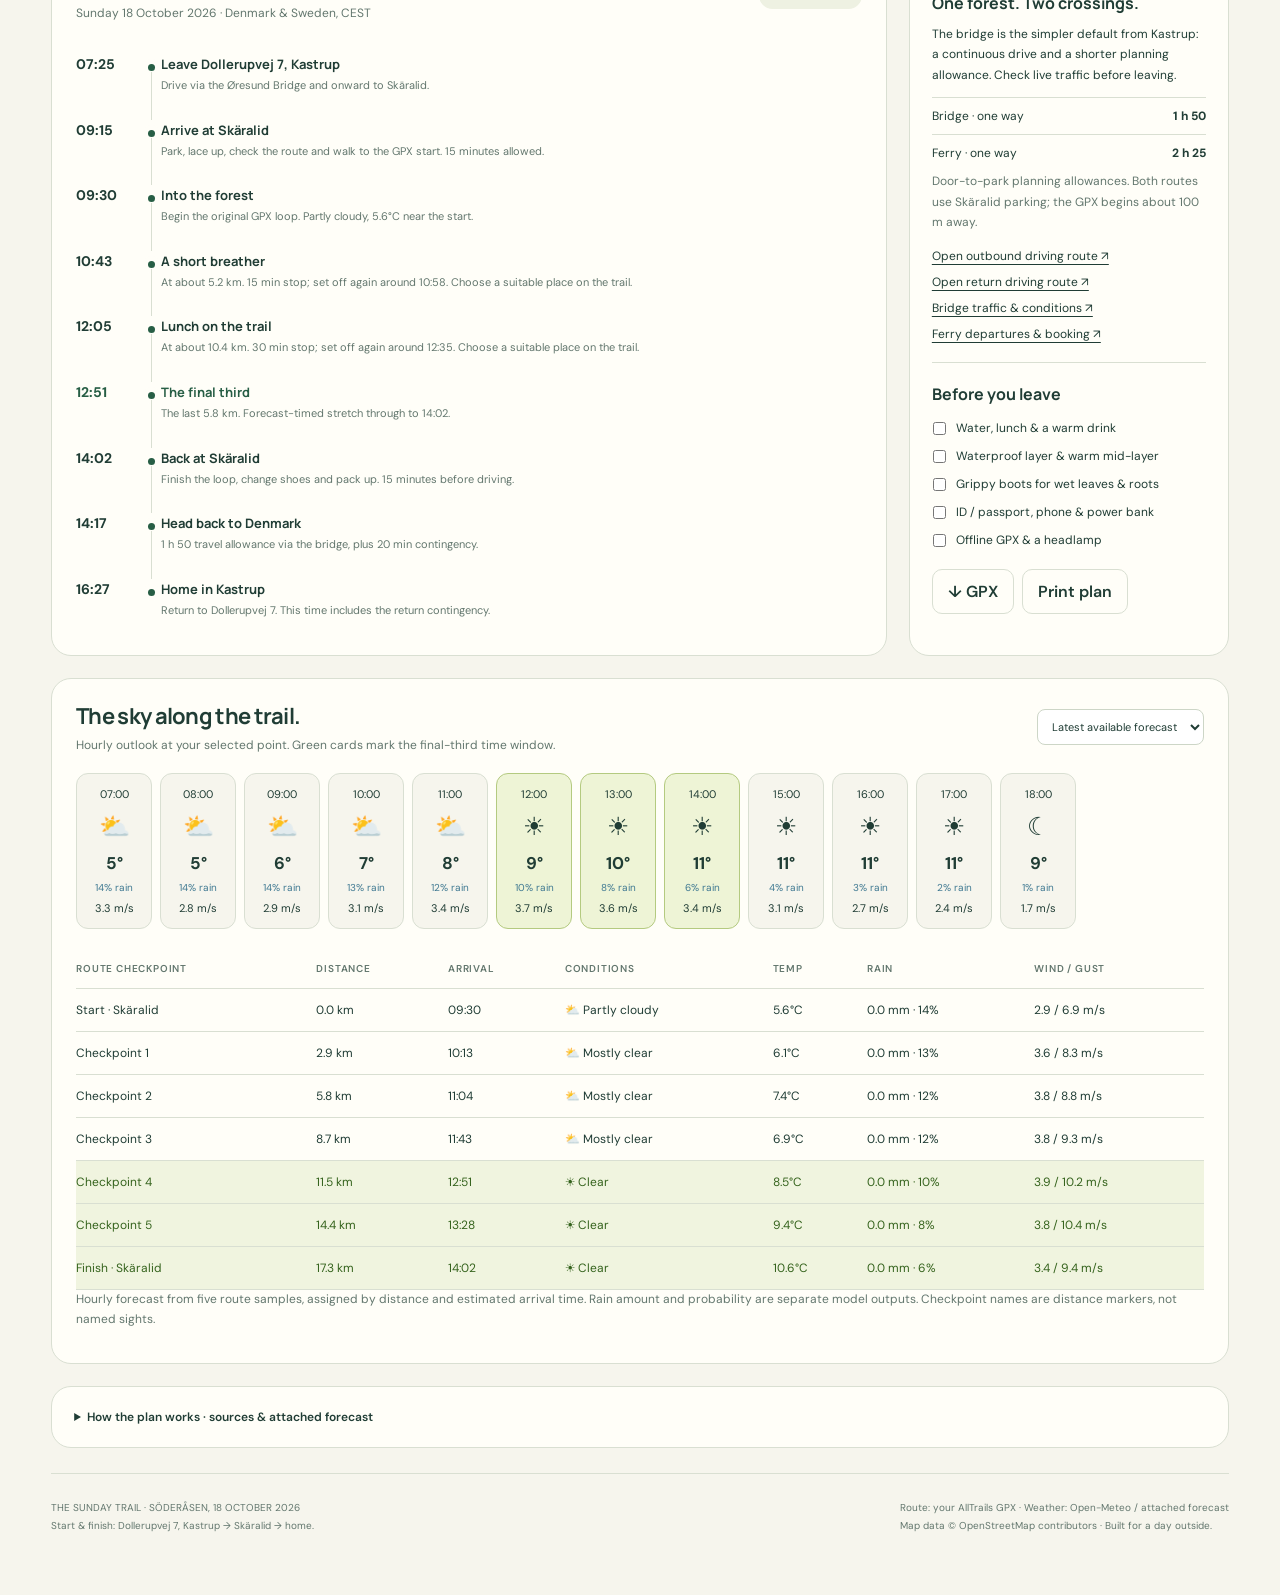
==== commit b2d8cd08: "Default to 09:30 trail start and 6 km/h pace; optimize only on request" ====
--- a/index.html
+++ b/index.html
@@ -4,7 +4,7 @@
 <div class="statusline" role="status" aria-live="polite"><div><span class="dot"></span><strong id="weather-status">Loading forecast…</strong><span class="status-detail" id="weather-detail">Sunday 18 October · all times CEST (Denmark & Sweden)</span></div><button id="refresh-weather" type="button">↻ Refresh weather</button></div>
 <section class="stats" aria-label="Trip overview"><div class="stat"><span class="eyebrow">THE LOOP</span><strong id="distance-stat">17.3 km</strong><small>Original GPX · starts at Skäralid</small></div><div class="stat"><span class="eyebrow">UPHILL</span><strong id="ascent-stat">538 m</strong><small>Accumulated GPX ascent</small></div><div class="stat"><span class="eyebrow">ON THE TRAIL</span><strong id="duration-stat">—</strong><small>Walking, climbs & breaks</small></div><div class="stat"><span class="eyebrow">BACK IN KASTRUP</span><strong id="home-stat">—</strong><small>Includes return contingency</small></div></section>
 <div class="workspace"><section class="card" id="route"><header class="cardhead"><div><h2>Your route, hour by hour.</h2><p>Follow the GPX in its original direction.</p></div><span class="pill">17.3 KM LOOP</span></header><div class="mapwrap"><div id="map" aria-label="GPX hiking route map"></div><div class="mapbadge"><strong>SKÄRALID · SÖDERÅSEN</strong><br><span id="map-subtitle">Weather at your estimated arrival</span></div></div><div class="mapnote"><div class="legend"><span style="--c:#c99837">Clear</span><span style="--c:#7d9287">Cloudy</span><span style="--c:#488ca8">Wet</span><span style="--c:#9d617e">Snow / storm</span></div><button id="toggle-map" class="map-toggle" type="button">Route-only view</button></div><div class="scrubber"><div class="scrubber-head"><span id="position-label">Start · 0.0 km</span><strong id="position-time">—</strong></div><label class="sr-only" for="position">Explore distance along route</label><input id="position" type="range" min="0" max="1000" value="0"><p class="note" id="position-condition" style="margin:8px 0 0">Move along the route to see the forecast when you get there.</p></div><div class="elevation"><span class="elevation-label">GPX ELEVATION · 42–162 M ABOVE SEA LEVEL</span><svg id="elevation-profile" viewBox="0 0 800 75" preserveAspectRatio="none" role="img" aria-label="Elevation profile along the hike"></svg><div class="profilelabels"><span>0 km</span><span>8.7 km</span><span>17.3 km</span></div></div><div class="selected-weather" id="selected-weather"></div></section>
-<aside class="card controls" aria-labelledby="plan-heading"><h2 id="plan-heading">Make it your Sunday.</h2><p>Adjust the pace and crossing. Find the best weather for the final third of the hike.</p><div class="segments" role="group" aria-label="Crossing"><button type="button" id="bridge-mode" class="active" aria-pressed="true">↗ Øresund Bridge</button><button type="button" id="ferry-mode" aria-pressed="false">≈ Ferry</button></div><div class="controlgrid"><label>Trail start<input id="start" type="time" value="09:00" min="06:00" max="13:00"></label><label>Walking pace<select id="speed"><option value="3">Relaxed · 3 km/h</option><option value="3.5">Steady · 3.5 km/h</option><option value="4" selected>Brisk · 4 km/h</option><option value="4.5">Fast · 4.5 km/h</option></select></label><label>Total breaks<select id="breaks"><option value="30">30 minutes</option><option value="45" selected>45 minutes</option><option value="60">60 minutes</option><option value="75">75 minutes</option></select></label><label>Home by<input id="deadline" type="time" value="17:30" min="12:00" max="20:00"></label></div><button id="optimize" class="primary" type="button">✦ Find the best start time</button><div class="recommendation"><h3>☀ THE BRIGHTER FINISH</h3><p id="recommendation">Matching the forecast to your route…</p></div><div id="warnings" class="warnings" role="status"></div><details style="margin-top:20px"><summary>Travel & timing assumptions</summary><div class="controlgrid"><label>Bridge, one way (min)<input id="bridge" type="number" min="60" max="240" step="5" value="110"></label><label>Ferry, one way (min)<input id="ferry" type="number" min="90" max="300" step="5" value="145"></label><label>Earliest home departure<input id="earliest" type="time" value="06:00"></label><label>Return contingency (min)<input id="buffer" type="number" min="0" max="120" step="5" value="20"></label></div><p class="note">Drive estimates are editable, not live traffic. Bridge: allow 1 h 50 each way. Ferry: allow 2 h 25 including ~60 min to Helsingør, 25 min queue/check-in allowance, 20 min sailing and ~40 min to Skäralid. No sailing is booked or guaranteed.</p><p class="note">Also includes 15 min to park / get ready and 15 min to pack up. Hiking uses distance ÷ pace plus 1 h per 600 m climbed. Breaks fall at 30% and 60% of the route. “Home by” defaults to 17:30; change it to your afternoon deadline.</p></details></aside></div>
+<aside class="card controls" aria-labelledby="plan-heading"><h2 id="plan-heading">Make it your Sunday.</h2><p>Adjust the pace and crossing. Find the best weather for the final third of the hike.</p><div class="segments" role="group" aria-label="Crossing"><button type="button" id="bridge-mode" class="active" aria-pressed="true">↗ Øresund Bridge</button><button type="button" id="ferry-mode" aria-pressed="false">≈ Ferry</button></div><div class="controlgrid"><label>Trail start<input id="start" type="time" value="09:30" min="06:00" max="13:00"></label><label>Walking pace<select id="speed"><option value="3">Relaxed · 3 km/h</option><option value="3.5">Steady · 3.5 km/h</option><option value="4">Brisk · 4 km/h</option><option value="4.5">Fast · 4.5 km/h</option><option value="5">5 km/h</option><option value="6" selected>6 km/h · your pace</option></select></label><label>Total breaks<select id="breaks"><option value="30">30 minutes</option><option value="45" selected>45 minutes</option><option value="60">60 minutes</option><option value="75">75 minutes</option></select></label><label>Home by<input id="deadline" type="time" value="17:30" min="12:00" max="20:00"></label></div><button id="optimize" class="primary" type="button">✦ Find the best start time</button><div class="recommendation"><h3>☀ THE BRIGHTER FINISH</h3><p id="recommendation">Matching the forecast to your route…</p></div><div id="warnings" class="warnings" role="status"></div><details style="margin-top:20px"><summary>Travel & timing assumptions</summary><div class="controlgrid"><label>Bridge, one way (min)<input id="bridge" type="number" min="60" max="240" step="5" value="110"></label><label>Ferry, one way (min)<input id="ferry" type="number" min="90" max="300" step="5" value="145"></label><label>Earliest home departure<input id="earliest" type="time" value="06:00"></label><label>Return contingency (min)<input id="buffer" type="number" min="0" max="120" step="5" value="20"></label></div><p class="note">Drive estimates are editable, not live traffic. Bridge: allow 1 h 50 each way. Ferry: allow 2 h 25 including ~60 min to Helsingør, 25 min queue/check-in allowance, 20 min sailing and ~40 min to Skäralid. No sailing is booked or guaranteed.</p><p class="note">Also includes 15 min to park / get ready and 15 min to pack up. Hiking uses distance ÷ pace plus 1 h per 600 m climbed. Breaks fall at 30% and 60% of the route. “Home by” defaults to 17:30; change it to your afternoon deadline.</p></details></aside></div>
 <div class="lowergrid"><section class="card" id="programme"><header class="cardhead"><div><h2>A day worth getting up for.</h2><p>Sunday 18 October 2026 · Denmark & Sweden, CEST</p></div><span class="pill" id="travel-label">VIA THE BRIDGE</span></header><div class="timeline" id="timeline"></div></section><aside class="card asidecard"><div class="eyebrow">GETTING THERE</div><h3 style="margin-top:10px">One forest. Two crossings.</h3><p id="travel-description"></p><div class="breakdown"><span>Bridge · one way</span><strong id="bridge-summary">1 h 50</strong></div><div class="breakdown"><span>Ferry · one way</span><strong id="ferry-summary">2 h 25</strong></div><p class="note">Door-to-park planning allowances. Both routes use Skäralid parking; the GPX begins about 100 m away.</p><div class="linklist"><a id="navigation" target="_blank" rel="noopener">Open outbound driving route ↗</a><a id="return-navigation" target="_blank" rel="noopener">Open return driving route ↗</a><a href="https://www.oresundsbron.com/en/traffic-information" target="_blank" rel="noopener">Bridge traffic & conditions ↗</a><a href="https://www.oresundslinjen.com/timetable" target="_blank" rel="noopener">Ferry departures & booking ↗</a></div><hr class="separator"><h3>Before you leave</h3><ul class="packlist"><li><label><input type="checkbox">Water, lunch & a warm drink</label></li><li><label><input type="checkbox">Waterproof layer & warm mid-layer</label></li><li><label><input type="checkbox">Grippy boots for wet leaves & roots</label></li><li><label><input type="checkbox">ID / passport, phone & power bank</label></li><li><label><input type="checkbox">Offline GPX & a headlamp</label></li></ul><div class="bottom-actions" style="margin-top:20px"><a class="button" href="assets/route.gpx" id="download-gpx" download="Soderaasen.gpx">↓ GPX</a><button type="button" id="print">Print plan</button></div></aside></div>
 <section class="card weathercard" id="weather"><header class="cardhead"><div><h2>The sky along the trail.</h2><p>Hourly outlook at your selected point. Green cards mark the final-third time window.</p></div><div class="weather-toolbar"><label class="sr-only" for="weather-source">Weather data source</label><select id="weather-source"><option value="auto">Latest available forecast</option><option value="attachment">Attached forecast</option></select></div></header><div class="hours" id="hours"></div><div class="tablewrap"><table><caption class="sr-only">Forecast at route checkpoints and estimated arrival times</caption><thead><tr><th>Route checkpoint</th><th>Distance</th><th>Arrival</th><th>Conditions</th><th>Temp</th><th>Rain</th><th>Wind / gust</th></tr></thead><tbody id="checkpoints"></tbody></table><p class="note" id="weather-footnote"></p></div></section>
 <section class="card sources"><details><summary>How the plan works · sources & attached forecast</summary><p>The route follows all 2,994 points in your original GPX. Distances use the haversine formula; uphill effort uses the cumulative positive elevation differences supplied in the GPX. These elevations may contain noise. Position and timing are estimates, not live tracking or navigation.</p><p>Open-Meteo is queried at five distance-based samples along the loop (start, 25%, 50%, 75%, finish). Each trail point uses the nearest sample by route distance and its estimated arrival hour. Several samples may share a weather-model grid cell; the forecast cannot resolve individual ravines, forest shelter or every viewpoint. No precision beyond hourly weather is implied.</p><p>The optimizer compares 15-minute starts and scores eleven checkpoints in the final distance third. Lower cloud cover, rain amount / likelihood and strong gusts score better. It chooses the earliest start within one point of the best score, while meeting your departure / return limits and finishing at least 30 min before sunset. It uses the currently selected source. Weather refreshes update the display; press the optimizer again to change your start time.</p><p>A successful refresh is labeled “Live forecast”; the retrieval timestamp is shown, not a model issue time. Refresh runs on opening and every 30 min while the page is open. The last valid forecast is cached locally. A saved forecast remains labeled as a snapshot; the attached image is a separate fallback. Forecasts are predictions, not observations.</p><p>The image says Sunday 18 October but does not show its location, year, provider or issue time. It is treated as the user-supplied forecast for this trip. Blank rain entries are shown as “— / not specified”, never silently converted to measured zero. Cloud icons supply a qualitative cloudiness score only; rain probabilities and feels-like temperatures are unavailable. The 20:00–02:00 image row is used only for 20:00–23:00 on the trip date.</p><p>Sunrise / sunset come from the saved Open-Meteo response (07:44 / 17:59 CEST), or a refreshed response when available. Both countries use the same local time on the trip date. Clear skies do not guarantee direct sun in shaded ravines. Driving and parking can take longer than planned; check the operator links on departure day.</p><div class="source-links"><a href="https://open-meteo.com/en/docs" target="_blank" rel="noopener">Open-Meteo · CC BY 4.0</a><a href="https://www.sverigesnationalparker.se/en/parks/soderasen-national-park/visit-the-park/getting-here/" target="_blank" rel="noopener">Park entrances & parking</a><a href="https://www.oresundsbron.com/da/priser" target="_blank" rel="noopener">Bridge fares</a><a href="https://www.oresundslinjen.com/prices/car" target="_blank" rel="noopener">Ferry fares</a><a href="https://github.com/jenschristianschroder/Soderaasen-oct-26" target="_blank" rel="noopener">Source on GitHub</a></div><details style="margin-top:20px"><summary>Your original forecast image</summary><img class="forecast-image" src="assets/forecast-reference.png" alt="Attached forecast for Sunday 18 October: partly cloudy morning, sun from noon, temperatures rising from 5 to 11 degrees, winds 2–4 m/s and gusts up to 10 m/s."></details></details></section>
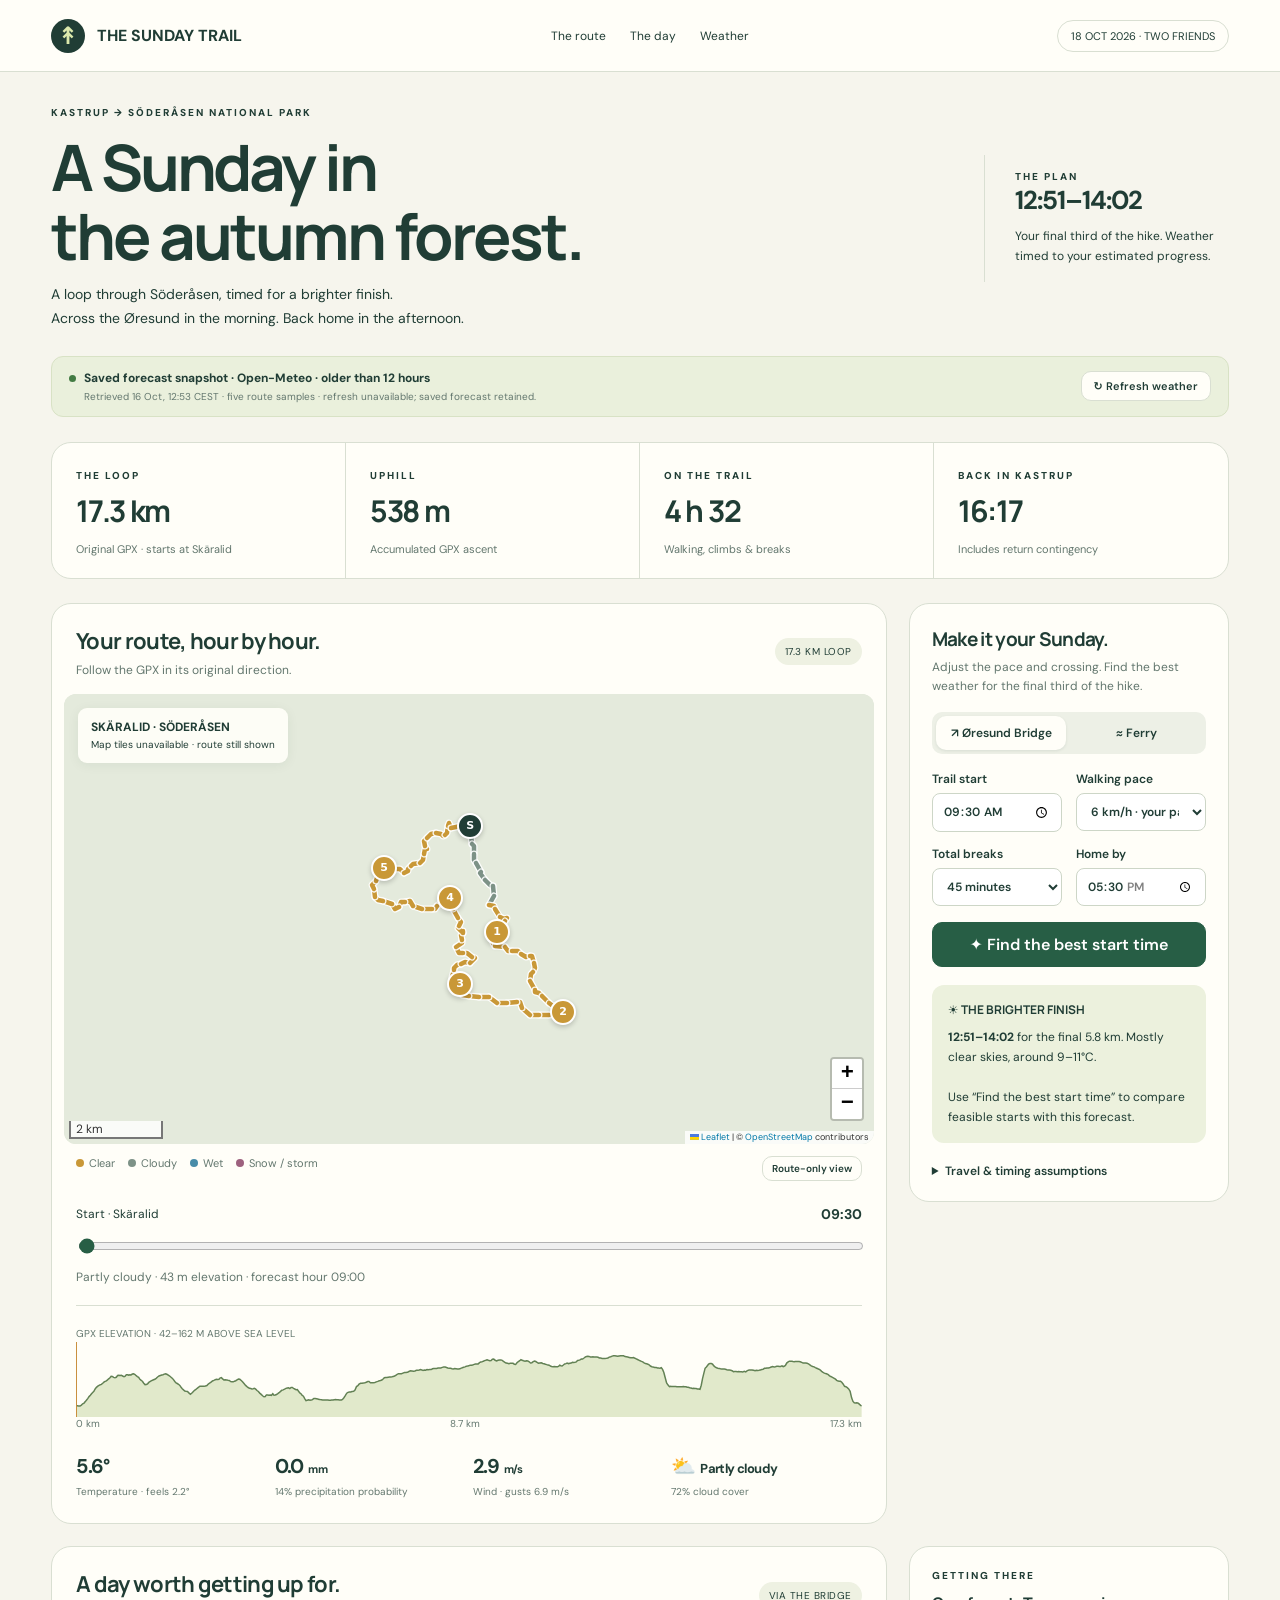
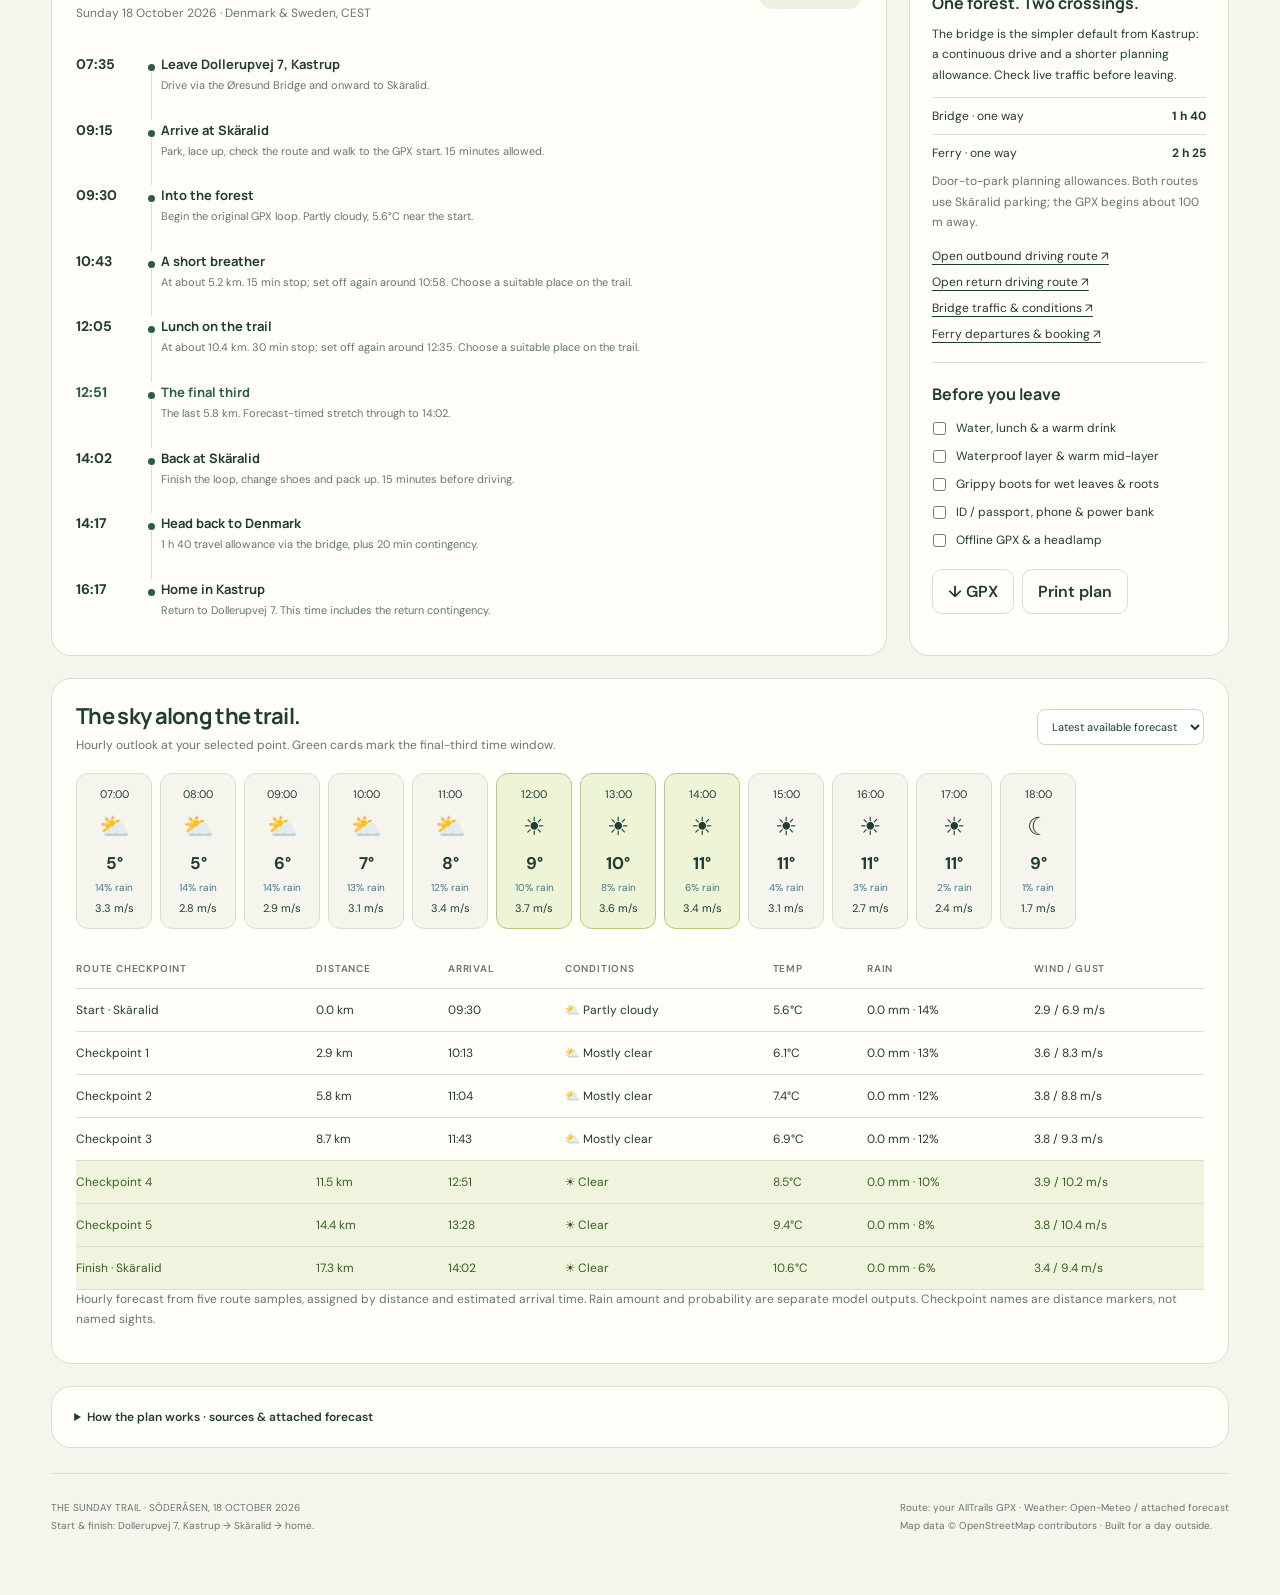
==== commit 65ffb493: "Set default one-way bridge travel allowance to 100 minutes" ====
--- a/index.html
+++ b/index.html
@@ -4,8 +4,8 @@
 <div class="statusline" role="status" aria-live="polite"><div><span class="dot"></span><strong id="weather-status">Loading forecast…</strong><span class="status-detail" id="weather-detail">Sunday 18 October · all times CEST (Denmark & Sweden)</span></div><button id="refresh-weather" type="button">↻ Refresh weather</button></div>
 <section class="stats" aria-label="Trip overview"><div class="stat"><span class="eyebrow">THE LOOP</span><strong id="distance-stat">17.3 km</strong><small>Original GPX · starts at Skäralid</small></div><div class="stat"><span class="eyebrow">UPHILL</span><strong id="ascent-stat">538 m</strong><small>Accumulated GPX ascent</small></div><div class="stat"><span class="eyebrow">ON THE TRAIL</span><strong id="duration-stat">—</strong><small>Walking, climbs & breaks</small></div><div class="stat"><span class="eyebrow">BACK IN KASTRUP</span><strong id="home-stat">—</strong><small>Includes return contingency</small></div></section>
 <div class="workspace"><section class="card" id="route"><header class="cardhead"><div><h2>Your route, hour by hour.</h2><p>Follow the GPX in its original direction.</p></div><span class="pill">17.3 KM LOOP</span></header><div class="mapwrap"><div id="map" aria-label="GPX hiking route map"></div><div class="mapbadge"><strong>SKÄRALID · SÖDERÅSEN</strong><br><span id="map-subtitle">Weather at your estimated arrival</span></div></div><div class="mapnote"><div class="legend"><span style="--c:#c99837">Clear</span><span style="--c:#7d9287">Cloudy</span><span style="--c:#488ca8">Wet</span><span style="--c:#9d617e">Snow / storm</span></div><button id="toggle-map" class="map-toggle" type="button">Route-only view</button></div><div class="scrubber"><div class="scrubber-head"><span id="position-label">Start · 0.0 km</span><strong id="position-time">—</strong></div><label class="sr-only" for="position">Explore distance along route</label><input id="position" type="range" min="0" max="1000" value="0"><p class="note" id="position-condition" style="margin:8px 0 0">Move along the route to see the forecast when you get there.</p></div><div class="elevation"><span class="elevation-label">GPX ELEVATION · 42–162 M ABOVE SEA LEVEL</span><svg id="elevation-profile" viewBox="0 0 800 75" preserveAspectRatio="none" role="img" aria-label="Elevation profile along the hike"></svg><div class="profilelabels"><span>0 km</span><span>8.7 km</span><span>17.3 km</span></div></div><div class="selected-weather" id="selected-weather"></div></section>
-<aside class="card controls" aria-labelledby="plan-heading"><h2 id="plan-heading">Make it your Sunday.</h2><p>Adjust the pace and crossing. Find the best weather for the final third of the hike.</p><div class="segments" role="group" aria-label="Crossing"><button type="button" id="bridge-mode" class="active" aria-pressed="true">↗ Øresund Bridge</button><button type="button" id="ferry-mode" aria-pressed="false">≈ Ferry</button></div><div class="controlgrid"><label>Trail start<input id="start" type="time" value="09:30" min="06:00" max="13:00"></label><label>Walking pace<select id="speed"><option value="3">Relaxed · 3 km/h</option><option value="3.5">Steady · 3.5 km/h</option><option value="4">Brisk · 4 km/h</option><option value="4.5">Fast · 4.5 km/h</option><option value="5">5 km/h</option><option value="6" selected>6 km/h · your pace</option></select></label><label>Total breaks<select id="breaks"><option value="30">30 minutes</option><option value="45" selected>45 minutes</option><option value="60">60 minutes</option><option value="75">75 minutes</option></select></label><label>Home by<input id="deadline" type="time" value="17:30" min="12:00" max="20:00"></label></div><button id="optimize" class="primary" type="button">✦ Find the best start time</button><div class="recommendation"><h3>☀ THE BRIGHTER FINISH</h3><p id="recommendation">Matching the forecast to your route…</p></div><div id="warnings" class="warnings" role="status"></div><details style="margin-top:20px"><summary>Travel & timing assumptions</summary><div class="controlgrid"><label>Bridge, one way (min)<input id="bridge" type="number" min="60" max="240" step="5" value="110"></label><label>Ferry, one way (min)<input id="ferry" type="number" min="90" max="300" step="5" value="145"></label><label>Earliest home departure<input id="earliest" type="time" value="06:00"></label><label>Return contingency (min)<input id="buffer" type="number" min="0" max="120" step="5" value="20"></label></div><p class="note">Drive estimates are editable, not live traffic. Bridge: allow 1 h 50 each way. Ferry: allow 2 h 25 including ~60 min to Helsingør, 25 min queue/check-in allowance, 20 min sailing and ~40 min to Skäralid. No sailing is booked or guaranteed.</p><p class="note">Also includes 15 min to park / get ready and 15 min to pack up. Hiking uses distance ÷ pace plus 1 h per 600 m climbed. Breaks fall at 30% and 60% of the route. “Home by” defaults to 17:30; change it to your afternoon deadline.</p></details></aside></div>
-<div class="lowergrid"><section class="card" id="programme"><header class="cardhead"><div><h2>A day worth getting up for.</h2><p>Sunday 18 October 2026 · Denmark & Sweden, CEST</p></div><span class="pill" id="travel-label">VIA THE BRIDGE</span></header><div class="timeline" id="timeline"></div></section><aside class="card asidecard"><div class="eyebrow">GETTING THERE</div><h3 style="margin-top:10px">One forest. Two crossings.</h3><p id="travel-description"></p><div class="breakdown"><span>Bridge · one way</span><strong id="bridge-summary">1 h 50</strong></div><div class="breakdown"><span>Ferry · one way</span><strong id="ferry-summary">2 h 25</strong></div><p class="note">Door-to-park planning allowances. Both routes use Skäralid parking; the GPX begins about 100 m away.</p><div class="linklist"><a id="navigation" target="_blank" rel="noopener">Open outbound driving route ↗</a><a id="return-navigation" target="_blank" rel="noopener">Open return driving route ↗</a><a href="https://www.oresundsbron.com/en/traffic-information" target="_blank" rel="noopener">Bridge traffic & conditions ↗</a><a href="https://www.oresundslinjen.com/timetable" target="_blank" rel="noopener">Ferry departures & booking ↗</a></div><hr class="separator"><h3>Before you leave</h3><ul class="packlist"><li><label><input type="checkbox">Water, lunch & a warm drink</label></li><li><label><input type="checkbox">Waterproof layer & warm mid-layer</label></li><li><label><input type="checkbox">Grippy boots for wet leaves & roots</label></li><li><label><input type="checkbox">ID / passport, phone & power bank</label></li><li><label><input type="checkbox">Offline GPX & a headlamp</label></li></ul><div class="bottom-actions" style="margin-top:20px"><a class="button" href="assets/route.gpx" id="download-gpx" download="Soderaasen.gpx">↓ GPX</a><button type="button" id="print">Print plan</button></div></aside></div>
+<aside class="card controls" aria-labelledby="plan-heading"><h2 id="plan-heading">Make it your Sunday.</h2><p>Adjust the pace and crossing. Find the best weather for the final third of the hike.</p><div class="segments" role="group" aria-label="Crossing"><button type="button" id="bridge-mode" class="active" aria-pressed="true">↗ Øresund Bridge</button><button type="button" id="ferry-mode" aria-pressed="false">≈ Ferry</button></div><div class="controlgrid"><label>Trail start<input id="start" type="time" value="09:30" min="06:00" max="13:00"></label><label>Walking pace<select id="speed"><option value="3">Relaxed · 3 km/h</option><option value="3.5">Steady · 3.5 km/h</option><option value="4">Brisk · 4 km/h</option><option value="4.5">Fast · 4.5 km/h</option><option value="5">5 km/h</option><option value="6" selected>6 km/h · your pace</option></select></label><label>Total breaks<select id="breaks"><option value="30">30 minutes</option><option value="45" selected>45 minutes</option><option value="60">60 minutes</option><option value="75">75 minutes</option></select></label><label>Home by<input id="deadline" type="time" value="17:30" min="12:00" max="20:00"></label></div><button id="optimize" class="primary" type="button">✦ Find the best start time</button><div class="recommendation"><h3>☀ THE BRIGHTER FINISH</h3><p id="recommendation">Matching the forecast to your route…</p></div><div id="warnings" class="warnings" role="status"></div><details style="margin-top:20px"><summary>Travel & timing assumptions</summary><div class="controlgrid"><label>Bridge, one way (min)<input id="bridge" type="number" min="60" max="240" step="5" value="100"></label><label>Ferry, one way (min)<input id="ferry" type="number" min="90" max="300" step="5" value="145"></label><label>Earliest home departure<input id="earliest" type="time" value="06:00"></label><label>Return contingency (min)<input id="buffer" type="number" min="0" max="120" step="5" value="20"></label></div><p class="note">Drive estimates are editable, not live traffic. Bridge: allow 1 h 40 each way. Ferry: allow 2 h 25 including ~60 min to Helsingør, 25 min queue/check-in allowance, 20 min sailing and ~40 min to Skäralid. No sailing is booked or guaranteed.</p><p class="note">Also includes 15 min to park / get ready and 15 min to pack up. Hiking uses distance ÷ pace plus 1 h per 600 m climbed. Breaks fall at 30% and 60% of the route. “Home by” defaults to 17:30; change it to your afternoon deadline.</p></details></aside></div>
+<div class="lowergrid"><section class="card" id="programme"><header class="cardhead"><div><h2>A day worth getting up for.</h2><p>Sunday 18 October 2026 · Denmark & Sweden, CEST</p></div><span class="pill" id="travel-label">VIA THE BRIDGE</span></header><div class="timeline" id="timeline"></div></section><aside class="card asidecard"><div class="eyebrow">GETTING THERE</div><h3 style="margin-top:10px">One forest. Two crossings.</h3><p id="travel-description"></p><div class="breakdown"><span>Bridge · one way</span><strong id="bridge-summary">1 h 40</strong></div><div class="breakdown"><span>Ferry · one way</span><strong id="ferry-summary">2 h 25</strong></div><p class="note">Door-to-park planning allowances. Both routes use Skäralid parking; the GPX begins about 100 m away.</p><div class="linklist"><a id="navigation" target="_blank" rel="noopener">Open outbound driving route ↗</a><a id="return-navigation" target="_blank" rel="noopener">Open return driving route ↗</a><a href="https://www.oresundsbron.com/en/traffic-information" target="_blank" rel="noopener">Bridge traffic & conditions ↗</a><a href="https://www.oresundslinjen.com/timetable" target="_blank" rel="noopener">Ferry departures & booking ↗</a></div><hr class="separator"><h3>Before you leave</h3><ul class="packlist"><li><label><input type="checkbox">Water, lunch & a warm drink</label></li><li><label><input type="checkbox">Waterproof layer & warm mid-layer</label></li><li><label><input type="checkbox">Grippy boots for wet leaves & roots</label></li><li><label><input type="checkbox">ID / passport, phone & power bank</label></li><li><label><input type="checkbox">Offline GPX & a headlamp</label></li></ul><div class="bottom-actions" style="margin-top:20px"><a class="button" href="assets/route.gpx" id="download-gpx" download="Soderaasen.gpx">↓ GPX</a><button type="button" id="print">Print plan</button></div></aside></div>
 <section class="card weathercard" id="weather"><header class="cardhead"><div><h2>The sky along the trail.</h2><p>Hourly outlook at your selected point. Green cards mark the final-third time window.</p></div><div class="weather-toolbar"><label class="sr-only" for="weather-source">Weather data source</label><select id="weather-source"><option value="auto">Latest available forecast</option><option value="attachment">Attached forecast</option></select></div></header><div class="hours" id="hours"></div><div class="tablewrap"><table><caption class="sr-only">Forecast at route checkpoints and estimated arrival times</caption><thead><tr><th>Route checkpoint</th><th>Distance</th><th>Arrival</th><th>Conditions</th><th>Temp</th><th>Rain</th><th>Wind / gust</th></tr></thead><tbody id="checkpoints"></tbody></table><p class="note" id="weather-footnote"></p></div></section>
 <section class="card sources"><details><summary>How the plan works · sources & attached forecast</summary><p>The route follows all 2,994 points in your original GPX. Distances use the haversine formula; uphill effort uses the cumulative positive elevation differences supplied in the GPX. These elevations may contain noise. Position and timing are estimates, not live tracking or navigation.</p><p>Open-Meteo is queried at five distance-based samples along the loop (start, 25%, 50%, 75%, finish). Each trail point uses the nearest sample by route distance and its estimated arrival hour. Several samples may share a weather-model grid cell; the forecast cannot resolve individual ravines, forest shelter or every viewpoint. No precision beyond hourly weather is implied.</p><p>The optimizer compares 15-minute starts and scores eleven checkpoints in the final distance third. Lower cloud cover, rain amount / likelihood and strong gusts score better. It chooses the earliest start within one point of the best score, while meeting your departure / return limits and finishing at least 30 min before sunset. It uses the currently selected source. Weather refreshes update the display; press the optimizer again to change your start time.</p><p>A successful refresh is labeled “Live forecast”; the retrieval timestamp is shown, not a model issue time. Refresh runs on opening and every 30 min while the page is open. The last valid forecast is cached locally. A saved forecast remains labeled as a snapshot; the attached image is a separate fallback. Forecasts are predictions, not observations.</p><p>The image says Sunday 18 October but does not show its location, year, provider or issue time. It is treated as the user-supplied forecast for this trip. Blank rain entries are shown as “— / not specified”, never silently converted to measured zero. Cloud icons supply a qualitative cloudiness score only; rain probabilities and feels-like temperatures are unavailable. The 20:00–02:00 image row is used only for 20:00–23:00 on the trip date.</p><p>Sunrise / sunset come from the saved Open-Meteo response (07:44 / 17:59 CEST), or a refreshed response when available. Both countries use the same local time on the trip date. Clear skies do not guarantee direct sun in shaded ravines. Driving and parking can take longer than planned; check the operator links on departure day.</p><div class="source-links"><a href="https://open-meteo.com/en/docs" target="_blank" rel="noopener">Open-Meteo · CC BY 4.0</a><a href="https://www.sverigesnationalparker.se/en/parks/soderasen-national-park/visit-the-park/getting-here/" target="_blank" rel="noopener">Park entrances & parking</a><a href="https://www.oresundsbron.com/da/priser" target="_blank" rel="noopener">Bridge fares</a><a href="https://www.oresundslinjen.com/prices/car" target="_blank" rel="noopener">Ferry fares</a><a href="https://github.com/jenschristianschroder/Soderaasen-oct-26" target="_blank" rel="noopener">Source on GitHub</a></div><details style="margin-top:20px"><summary>Your original forecast image</summary><img class="forecast-image" src="assets/forecast-reference.png" alt="Attached forecast for Sunday 18 October: partly cloudy morning, sun from noon, temperatures rising from 5 to 11 degrees, winds 2–4 m/s and gusts up to 10 m/s."></details></details></section>
 <footer class="footer"><span>THE SUNDAY TRAIL · SÖDERÅSEN, 18 OCTOBER 2026<br>Start & finish: Dollerupvej 7, Kastrup → Skäralid → home.</span><span>Route: your AllTrails GPX · Weather: Open-Meteo / attached forecast<br>Map data © OpenStreetMap contributors · Built for a day outside.</span></footer></main><noscript><p class="noscript">Enable JavaScript to use the interactive route, schedule and weather. Your route is 17.3 km with about 538 m of ascent. Allow around 6 hours on the trail at the default pace, plus transport.</p></noscript><script src="assets/leaflet.js"></script><script src="assets/data.js"></script><script src="assets/engine.js"></script><script src="assets/app.js"></script></body></html>
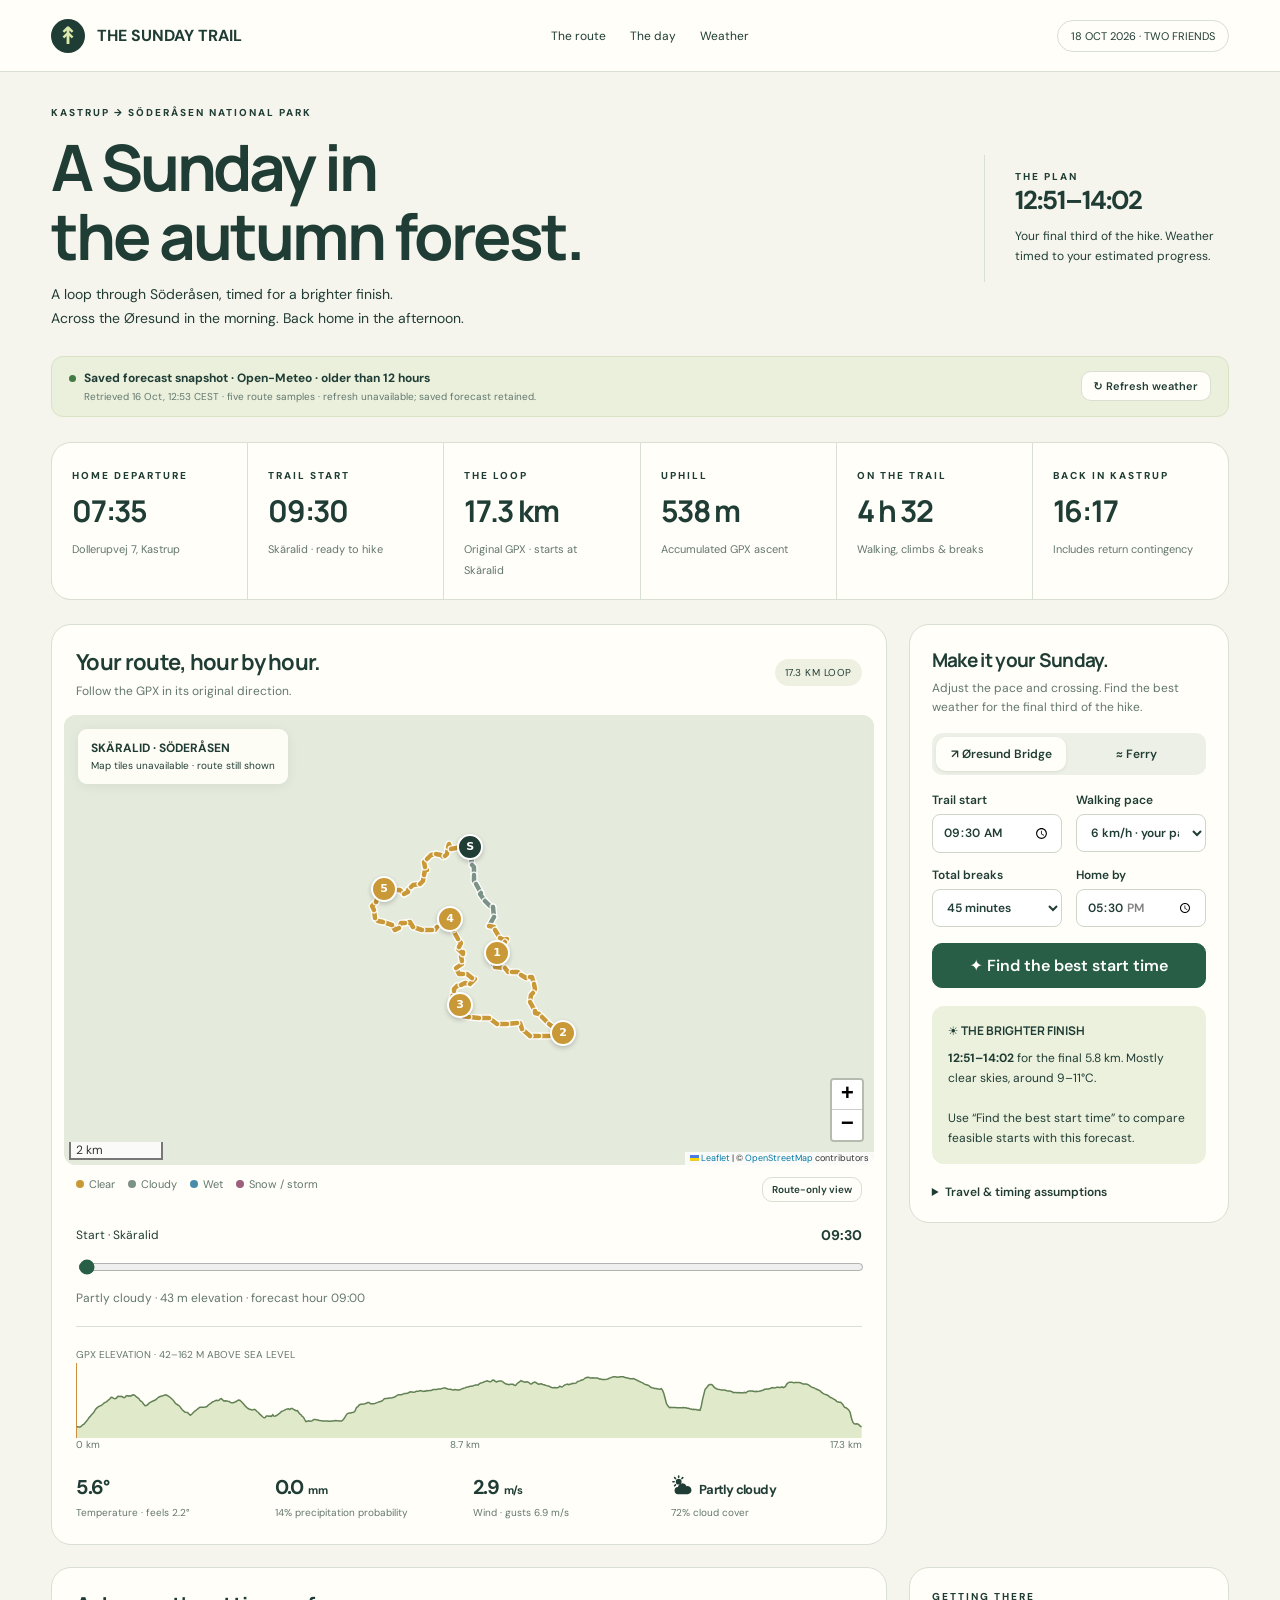
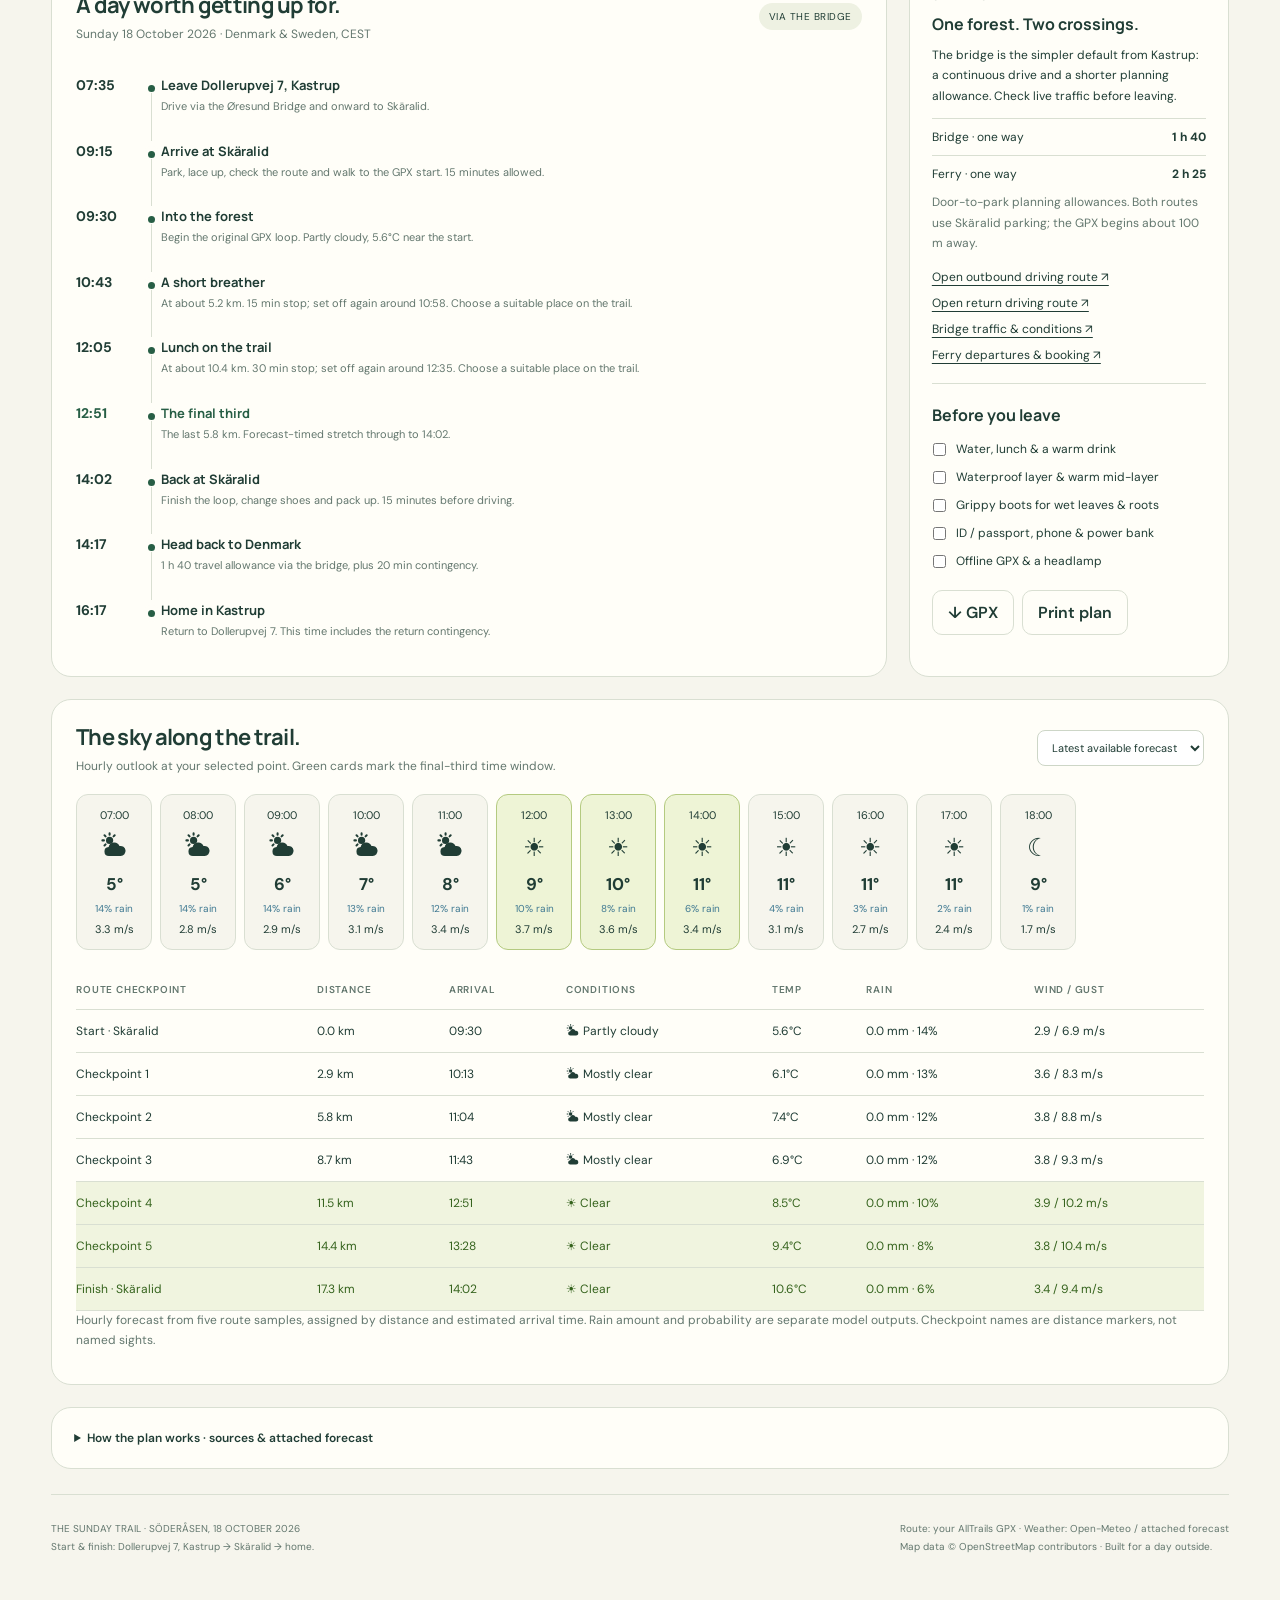
==== commit 917e0d59: "Match partly cloudy icon styling and add departure and trail-start summary tiles" ====
--- a/index.html
+++ b/index.html
@@ -2,7 +2,7 @@
 <body><header class="topbar"><div class="brand"><span class="brandmark" aria-hidden="true">↟</span> THE SUNDAY TRAIL</div><nav aria-label="Page sections"><a href="#route">The route</a><a href="#programme">The day</a><a href="#weather">Weather</a></nav><span class="tripdate">18 OCT 2026 · TWO FRIENDS</span></header>
 <main><section class="hero"><div><div class="eyebrow">KASTRUP → SÖDERÅSEN NATIONAL PARK</div><h1>A Sunday in<br>the autumn forest.</h1><p>A loop through Söderåsen, timed for a brighter finish.<br>Across the Øresund in the morning. Back home in the afternoon.</p></div><div class="hero-aside"><div class="eyebrow">THE PLAN</div><strong id="hero-window">Chase the clearing sky.</strong><p id="hero-description">Let the morning clouds lift. Save the final stretch for the best weather.</p></div></section>
 <div class="statusline" role="status" aria-live="polite"><div><span class="dot"></span><strong id="weather-status">Loading forecast…</strong><span class="status-detail" id="weather-detail">Sunday 18 October · all times CEST (Denmark & Sweden)</span></div><button id="refresh-weather" type="button">↻ Refresh weather</button></div>
-<section class="stats" aria-label="Trip overview"><div class="stat"><span class="eyebrow">THE LOOP</span><strong id="distance-stat">17.3 km</strong><small>Original GPX · starts at Skäralid</small></div><div class="stat"><span class="eyebrow">UPHILL</span><strong id="ascent-stat">538 m</strong><small>Accumulated GPX ascent</small></div><div class="stat"><span class="eyebrow">ON THE TRAIL</span><strong id="duration-stat">—</strong><small>Walking, climbs & breaks</small></div><div class="stat"><span class="eyebrow">BACK IN KASTRUP</span><strong id="home-stat">—</strong><small>Includes return contingency</small></div></section>
+<section class="stats" aria-label="Trip overview"><div class="stat"><span class="eyebrow">HOME DEPARTURE</span><strong id="departure-stat">—</strong><small>Dollerupvej 7, Kastrup</small></div><div class="stat"><span class="eyebrow">TRAIL START</span><strong id="start-stat">—</strong><small>Skäralid · ready to hike</small></div><div class="stat"><span class="eyebrow">THE LOOP</span><strong id="distance-stat">17.3 km</strong><small>Original GPX · starts at Skäralid</small></div><div class="stat"><span class="eyebrow">UPHILL</span><strong id="ascent-stat">538 m</strong><small>Accumulated GPX ascent</small></div><div class="stat"><span class="eyebrow">ON THE TRAIL</span><strong id="duration-stat">—</strong><small>Walking, climbs & breaks</small></div><div class="stat"><span class="eyebrow">BACK IN KASTRUP</span><strong id="home-stat">—</strong><small>Includes return contingency</small></div></section>
 <div class="workspace"><section class="card" id="route"><header class="cardhead"><div><h2>Your route, hour by hour.</h2><p>Follow the GPX in its original direction.</p></div><span class="pill">17.3 KM LOOP</span></header><div class="mapwrap"><div id="map" aria-label="GPX hiking route map"></div><div class="mapbadge"><strong>SKÄRALID · SÖDERÅSEN</strong><br><span id="map-subtitle">Weather at your estimated arrival</span></div></div><div class="mapnote"><div class="legend"><span style="--c:#c99837">Clear</span><span style="--c:#7d9287">Cloudy</span><span style="--c:#488ca8">Wet</span><span style="--c:#9d617e">Snow / storm</span></div><button id="toggle-map" class="map-toggle" type="button">Route-only view</button></div><div class="scrubber"><div class="scrubber-head"><span id="position-label">Start · 0.0 km</span><strong id="position-time">—</strong></div><label class="sr-only" for="position">Explore distance along route</label><input id="position" type="range" min="0" max="1000" value="0"><p class="note" id="position-condition" style="margin:8px 0 0">Move along the route to see the forecast when you get there.</p></div><div class="elevation"><span class="elevation-label">GPX ELEVATION · 42–162 M ABOVE SEA LEVEL</span><svg id="elevation-profile" viewBox="0 0 800 75" preserveAspectRatio="none" role="img" aria-label="Elevation profile along the hike"></svg><div class="profilelabels"><span>0 km</span><span>8.7 km</span><span>17.3 km</span></div></div><div class="selected-weather" id="selected-weather"></div></section>
 <aside class="card controls" aria-labelledby="plan-heading"><h2 id="plan-heading">Make it your Sunday.</h2><p>Adjust the pace and crossing. Find the best weather for the final third of the hike.</p><div class="segments" role="group" aria-label="Crossing"><button type="button" id="bridge-mode" class="active" aria-pressed="true">↗ Øresund Bridge</button><button type="button" id="ferry-mode" aria-pressed="false">≈ Ferry</button></div><div class="controlgrid"><label>Trail start<input id="start" type="time" value="09:30" min="06:00" max="13:00"></label><label>Walking pace<select id="speed"><option value="3">Relaxed · 3 km/h</option><option value="3.5">Steady · 3.5 km/h</option><option value="4">Brisk · 4 km/h</option><option value="4.5">Fast · 4.5 km/h</option><option value="5">5 km/h</option><option value="6" selected>6 km/h · your pace</option></select></label><label>Total breaks<select id="breaks"><option value="30">30 minutes</option><option value="45" selected>45 minutes</option><option value="60">60 minutes</option><option value="75">75 minutes</option></select></label><label>Home by<input id="deadline" type="time" value="17:30" min="12:00" max="20:00"></label></div><button id="optimize" class="primary" type="button">✦ Find the best start time</button><div class="recommendation"><h3>☀ THE BRIGHTER FINISH</h3><p id="recommendation">Matching the forecast to your route…</p></div><div id="warnings" class="warnings" role="status"></div><details style="margin-top:20px"><summary>Travel & timing assumptions</summary><div class="controlgrid"><label>Bridge, one way (min)<input id="bridge" type="number" min="60" max="240" step="5" value="100"></label><label>Ferry, one way (min)<input id="ferry" type="number" min="90" max="300" step="5" value="145"></label><label>Earliest home departure<input id="earliest" type="time" value="06:00"></label><label>Return contingency (min)<input id="buffer" type="number" min="0" max="120" step="5" value="20"></label></div><p class="note">Drive estimates are editable, not live traffic. Bridge: allow 1 h 40 each way. Ferry: allow 2 h 25 including ~60 min to Helsingør, 25 min queue/check-in allowance, 20 min sailing and ~40 min to Skäralid. No sailing is booked or guaranteed.</p><p class="note">Also includes 15 min to park / get ready and 15 min to pack up. Hiking uses distance ÷ pace plus 1 h per 600 m climbed. Breaks fall at 30% and 60% of the route. “Home by” defaults to 17:30; change it to your afternoon deadline.</p></details></aside></div>
 <div class="lowergrid"><section class="card" id="programme"><header class="cardhead"><div><h2>A day worth getting up for.</h2><p>Sunday 18 October 2026 · Denmark & Sweden, CEST</p></div><span class="pill" id="travel-label">VIA THE BRIDGE</span></header><div class="timeline" id="timeline"></div></section><aside class="card asidecard"><div class="eyebrow">GETTING THERE</div><h3 style="margin-top:10px">One forest. Two crossings.</h3><p id="travel-description"></p><div class="breakdown"><span>Bridge · one way</span><strong id="bridge-summary">1 h 40</strong></div><div class="breakdown"><span>Ferry · one way</span><strong id="ferry-summary">2 h 25</strong></div><p class="note">Door-to-park planning allowances. Both routes use Skäralid parking; the GPX begins about 100 m away.</p><div class="linklist"><a id="navigation" target="_blank" rel="noopener">Open outbound driving route ↗</a><a id="return-navigation" target="_blank" rel="noopener">Open return driving route ↗</a><a href="https://www.oresundsbron.com/en/traffic-information" target="_blank" rel="noopener">Bridge traffic & conditions ↗</a><a href="https://www.oresundslinjen.com/timetable" target="_blank" rel="noopener">Ferry departures & booking ↗</a></div><hr class="separator"><h3>Before you leave</h3><ul class="packlist"><li><label><input type="checkbox">Water, lunch & a warm drink</label></li><li><label><input type="checkbox">Waterproof layer & warm mid-layer</label></li><li><label><input type="checkbox">Grippy boots for wet leaves & roots</label></li><li><label><input type="checkbox">ID / passport, phone & power bank</label></li><li><label><input type="checkbox">Offline GPX & a headlamp</label></li></ul><div class="bottom-actions" style="margin-top:20px"><a class="button" href="assets/route.gpx" id="download-gpx" download="Soderaasen.gpx">↓ GPX</a><button type="button" id="print">Print plan</button></div></aside></div>
--- a/assets/style.css
+++ b/assets/style.css
@@ -1,7 +1,9 @@
 @import url('https://fonts.googleapis.com/css2?family=DM+Sans:wght@400;500;600;700&family=Manrope:wght@400;500;600;700;800&display=swap');
-:root{--ink:#203d35;--muted:#63776e;--paper:#f6f5ed;--card:#fffef8;--line:#d9dfd2;--green:#275e45;--lime:#dce9ac;--orange:#d99e49;--radius:20px;font-family:'DM Sans',system-ui,sans-serif;color:var(--ink);background:var(--paper);font-synthesis:none}*{box-sizing:border-box}body{margin:0}button,input,select{font:inherit}a{color:inherit;text-underline-offset:4px}button,.button{cursor:pointer;border:1px solid var(--line);border-radius:10px;background:var(--card);color:var(--ink);padding:11px 15px;font-weight:600;display:inline-flex;align-items:center;justify-content:center;gap:8px;text-decoration:none}button:hover,.button:hover{border-color:var(--green);background:#edf2de}button:disabled{opacity:.6;cursor:wait}button.primary{background:var(--green);color:white;border-color:var(--green)}button.primary:hover{background:#16432f}:focus-visible{outline:3px solid #cf9742;outline-offset:3px}input,select{width:100%;padding:9px 10px;border:1px solid #cdd6c7;border-radius:8px;background:white;color:var(--ink)}input[type=range]{accent-color:var(--green);padding:0}label{font-size:12px;font-weight:600;display:block}label input,label select{margin-top:6px}.eyebrow{text-transform:uppercase;letter-spacing:2px;font-size:10px;font-weight:800}.muted,.note{color:var(--muted)}.note{font-size:12px;line-height:1.6}h1,h2,h3,p{margin-top:0}h1,h2,h3{font-family:Manrope,system-ui,sans-serif}h2{font-size:22px;letter-spacing:-.7px;margin-bottom:5px}h3{font-size:16px;margin-bottom:10px}.topbar{height:72px;border-bottom:1px solid var(--line);display:flex;align-items:center;justify-content:space-between;padding:0 4vw;background:var(--card)}.brand{display:flex;align-items:center;gap:12px;font-weight:700}.brandmark{display:grid;place-items:center;background:var(--ink);color:var(--lime);width:34px;height:34px;border-radius:50%;font-size:24px}.topbar nav{display:flex;gap:24px;font-size:12px}.topbar nav a{text-decoration:none}.tripdate{border:1px solid var(--line);border-radius:24px;padding:8px 13px;font-size:11px}main{max-width:1500px;margin:auto;padding:34px 4vw 60px}.hero{display:grid;grid-template-columns:1fr auto;align-items:center;gap:30px;padding-bottom:25px}.hero h1{font-size:clamp(40px,5vw,70px);letter-spacing:-3px;line-height:1.08;margin:13px 0}.hero p{max-width:650px;font-size:14px;line-height:1.7;margin-bottom:0}.hero-aside{border-left:1px solid var(--line);padding:15px 0 15px 30px;max-width:245px}.hero-aside strong{font-size:26px;letter-spacing:-1px}.hero-aside p{font-size:12px;margin-top:9px}.statusline{padding:13px 17px;background:#eaf0dc;border:1px solid #d8e2c5;border-radius:12px;display:flex;justify-content:space-between;gap:14px;align-items:center;font-size:12px;margin-bottom:25px}.statusline .dot{display:inline-block;height:7px;width:7px;border-radius:50%;background:#427b43;margin-right:8px}.statusline button{padding:7px 12px;font-size:11px;white-space:nowrap}.stats{display:grid;grid-template-columns:repeat(4,1fr);margin-bottom:24px;border:1px solid var(--line);border-radius:var(--radius);background:var(--card)}.stat{padding:20px 24px;border-right:1px solid var(--line)}.stat:last-child{border:0}.stat strong{display:block;font:700 30px Manrope,system-ui;letter-spacing:-1.3px;margin:6px 0}.stat small{font-size:11px;color:var(--muted)}.workspace{display:grid;grid-template-columns:minmax(0,1fr) 320px;gap:22px;align-items:start}.card{border:1px solid var(--line);border-radius:var(--radius);background:var(--card);overflow:hidden}.cardhead{padding:22px 24px 16px;display:flex;justify-content:space-between;align-items:center;gap:15px}.cardhead p{font-size:12px;margin:6px 0 0;color:var(--muted)}.pill{font-size:10px;letter-spacing:.5px;text-transform:uppercase;border-radius:20px;background:#eef1e2;padding:7px 10px;white-space:nowrap}.mapwrap{position:relative;height:450px;margin:0 12px;border-radius:12px;overflow:hidden;background:#e4eadc}#map{height:100%;z-index:1;background:#e4eadc}.mapbadge{position:absolute;z-index:500;left:14px;top:14px;background:#fffef8ed;padding:10px 13px;border-radius:9px;font-size:10px;line-height:1.6;box-shadow:0 2px 12px #203d3510;pointer-events:none}.mapbadge strong{font-size:12px}.mapnote{display:flex;justify-content:space-between;gap:14px;padding:12px 24px;font-size:11px;color:var(--muted)}.legend{display:flex;gap:13px;flex-wrap:wrap}.legend span:before{content:'';width:8px;height:8px;border-radius:50%;display:inline-block;margin-right:5px;background:var(--c)}.scrubber{margin:0 24px;padding:12px 0 18px;border-bottom:1px solid var(--line)}.scrubber-head{display:flex;justify-content:space-between;align-items:center;margin-bottom:12px;font-size:12px}.scrubber-head strong{font-size:14px}.elevation{padding:15px 24px 8px}.elevation svg{height:75px;width:100%;display:block}.profilelabels{display:flex;justify-content:space-between;font-size:10px;color:var(--muted)}.selected-weather{display:grid;grid-template-columns:repeat(4,1fr);padding:15px 24px 23px;gap:8px}.selected-weather strong{font-size:20px;display:block;letter-spacing:-.6px}.selected-weather small{color:var(--muted);font-size:10px}.controls{padding:22px}.controls h2{font-size:19px;margin-bottom:6px}.controls>p{font-size:12px;line-height:1.6;color:var(--muted)}.segments{display:flex;gap:5px;background:#edf0e6;border-radius:10px;padding:4px;margin:16px 0}.segments button{flex:1;border:none;background:transparent;padding:9px 5px;font-size:12px}.segments button.active{background:var(--card);box-shadow:0 1px 3px #203d351a}.controlgrid{display:grid;grid-template-columns:1fr 1fr;gap:14px;margin-top:17px}.controls .primary{width:100%;margin-top:16px}.recommendation{padding:16px;border-radius:12px;background:#ecf1dd;margin-top:18px}.recommendation h3{font-size:12px;display:flex;align-items:center;gap:7px}.recommendation p{font-size:12px;line-height:1.65;margin-bottom:0}.warnings{font-size:12px;line-height:1.6;color:#8d4a21}.warnings p{padding:12px;background:#fff1db;border-radius:8px;margin-top:12px;margin-bottom:0}.lowergrid{display:grid;grid-template-columns:minmax(0,1fr) 320px;gap:22px;margin-top:22px}.timeline{padding:5px 24px 23px}.event{display:grid;grid-template-columns:65px 1fr;gap:20px;padding:13px 0;position:relative}.event:before{content:'';position:absolute;top:22px;left:72px;width:7px;height:7px;background:var(--green);border-radius:50%;box-shadow:0 0 0 5px var(--card)}.event:after{content:'';position:absolute;left:75px;top:30px;bottom:-12px;width:1px;background:var(--line)}.event:last-child:after{display:none}.event time{font-size:14px;font-weight:700}.event h3{font-size:13px;margin:0 0 4px}.event p{font-size:11px;line-height:1.6;color:var(--muted);margin:0}.event.highlight{color:var(--green)}.asidecard{padding:22px}.asidecard p{font-size:12px;line-height:1.7}.linklist{display:grid;gap:10px;margin:16px 0}.linklist a{font-size:12px}.packlist{padding:0;list-style:none;margin:14px 0 0;display:grid;gap:10px}.packlist label{font-weight:400;display:flex;align-items:center;gap:9px;line-height:1.5}.packlist input{width:15px;margin:0;accent-color:var(--green)}.weathercard{margin-top:22px}.weather-toolbar{display:flex;align-items:center;gap:8px}.weather-toolbar select{font-size:11px;max-width:215px}.hours{display:flex;overflow-x:auto;padding:4px 24px 20px;gap:8px}.hour{flex:0 0 76px;padding:13px 8px;text-align:center;border:1px solid var(--line);border-radius:12px;font-size:11px;background:var(--paper)}.hour.final{background:#eef4d6;border-color:#b4ca80}.hour span{display:block}.hour .wxicon{font-size:25px;margin:9px 0}.hour strong{font-size:17px}.hour .rain{font-size:10px;color:#3e7891;margin:7px 0}.tablewrap{overflow:auto;padding:0 24px 22px}table{border-collapse:collapse;width:100%;font-size:12px;white-space:nowrap}th{text-align:left;color:var(--muted);font-size:10px;text-transform:uppercase;letter-spacing:.8px;font-weight:600}th,td{padding:13px 14px 13px 0;border-bottom:1px solid var(--line)}tr.final td{color:#35631d;background:#f0f4df}.footer{display:flex;justify-content:space-between;gap:20px;padding-top:25px;margin-top:25px;border-top:1px solid var(--line);font-size:10px;color:var(--muted);line-height:1.8}.sources{padding:22px;margin-top:22px}details>summary{cursor:pointer;font-size:12px;font-weight:600}details p,details li{font-size:12px;line-height:1.8}details[open]>summary{margin-bottom:15px}.source-links{display:flex;flex-wrap:wrap;gap:15px;font-size:11px}.forecast-image{width:100%;max-width:1000px;margin-top:15px;border-radius:8px}.route-pin{display:grid;place-items:center;width:26px;height:26px;border-radius:50%;border:2px solid #fff;color:white;font:700 11px system-ui;box-shadow:0 2px 5px #0003}.leaflet-popup-content{font-family:'DM Sans',system-ui;font-size:12px;line-height:1.8}.leaflet-container{font-family:inherit}.leaflet-control-attribution{font-size:9px!important}#fallback-map{width:100%;height:100%}.map-toggle{padding:5px 9px;font-size:10px}.address{font-size:11px}.noscript{padding:25px;color:#8d4a21}.status-detail{font-size:10px;display:block;color:var(--muted);margin:4px 0 0 15px}.elevation-label{font-size:10px;color:var(--muted)}.breakdown{display:flex;justify-content:space-between;border-top:1px solid var(--line);padding:10px 0;font-size:12px}.breakdown:first-of-type{margin-top:15px}.separator{border:0;border-top:1px solid var(--line);margin:20px 0}.bottom-actions{display:flex;gap:8px}.inline-link{border:0;padding:0;background:none;text-decoration:underline;font-size:11px;font-weight:400}.sr-only{position:absolute;clip:rect(0,0,0,0);width:1px;height:1px;overflow:hidden}
+:root{--ink:#203d35;--muted:#63776e;--paper:#f6f5ed;--card:#fffef8;--line:#d9dfd2;--green:#275e45;--lime:#dce9ac;--orange:#d99e49;--radius:20px;font-family:'DM Sans',system-ui,sans-serif;color:var(--ink);background:var(--paper);font-synthesis:none}*{box-sizing:border-box}body{margin:0}button,input,select{font:inherit}a{color:inherit;text-underline-offset:4px}button,.button{cursor:pointer;border:1px solid var(--line);border-radius:10px;background:var(--card);color:var(--ink);padding:11px 15px;font-weight:600;display:inline-flex;align-items:center;justify-content:center;gap:8px;text-decoration:none}button:hover,.button:hover{border-color:var(--green);background:#edf2de}button:disabled{opacity:.6;cursor:wait}button.primary{background:var(--green);color:white;border-color:var(--green)}button.primary:hover{background:#16432f}:focus-visible{outline:3px solid #cf9742;outline-offset:3px}input,select{width:100%;padding:9px 10px;border:1px solid #cdd6c7;border-radius:8px;background:white;color:var(--ink)}input[type=range]{accent-color:var(--green);padding:0}label{font-size:12px;font-weight:600;display:block}label input,label select{margin-top:6px}.eyebrow{text-transform:uppercase;letter-spacing:2px;font-size:10px;font-weight:800}.muted,.note{color:var(--muted)}.note{font-size:12px;line-height:1.6}h1,h2,h3,p{margin-top:0}h1,h2,h3{font-family:Manrope,system-ui,sans-serif}h2{font-size:22px;letter-spacing:-.7px;margin-bottom:5px}h3{font-size:16px;margin-bottom:10px}.topbar{height:72px;border-bottom:1px solid var(--line);display:flex;align-items:center;justify-content:space-between;padding:0 4vw;background:var(--card)}.brand{display:flex;align-items:center;gap:12px;font-weight:700}.brandmark{display:grid;place-items:center;background:var(--ink);color:var(--lime);width:34px;height:34px;border-radius:50%;font-size:24px}.topbar nav{display:flex;gap:24px;font-size:12px}.topbar nav a{text-decoration:none}.tripdate{border:1px solid var(--line);border-radius:24px;padding:8px 13px;font-size:11px}main{max-width:1500px;margin:auto;padding:34px 4vw 60px}.hero{display:grid;grid-template-columns:1fr auto;align-items:center;gap:30px;padding-bottom:25px}.hero h1{font-size:clamp(40px,5vw,70px);letter-spacing:-3px;line-height:1.08;margin:13px 0}.hero p{max-width:650px;font-size:14px;line-height:1.7;margin-bottom:0}.hero-aside{border-left:1px solid var(--line);padding:15px 0 15px 30px;max-width:245px}.hero-aside strong{font-size:26px;letter-spacing:-1px}.hero-aside p{font-size:12px;margin-top:9px}.statusline{padding:13px 17px;background:#eaf0dc;border:1px solid #d8e2c5;border-radius:12px;display:flex;justify-content:space-between;gap:14px;align-items:center;font-size:12px;margin-bottom:25px}.statusline .dot{display:inline-block;height:7px;width:7px;border-radius:50%;background:#427b43;margin-right:8px}.statusline button{padding:7px 12px;font-size:11px;white-space:nowrap}.stats{display:grid;grid-template-columns:repeat(6,minmax(0,1fr));gap:1px;overflow:hidden;margin-bottom:24px;border:1px solid var(--line);border-radius:var(--radius);background:var(--line)}.stat{padding:20px 20px;background:var(--card);min-width:0}.stat strong{display:block;font:700 30px Manrope,system-ui;letter-spacing:-1.3px;margin:6px 0}.stat small{font-size:11px;color:var(--muted)}.workspace{display:grid;grid-template-columns:minmax(0,1fr) 320px;gap:22px;align-items:start}.card{border:1px solid var(--line);border-radius:var(--radius);background:var(--card);overflow:hidden}.cardhead{padding:22px 24px 16px;display:flex;justify-content:space-between;align-items:center;gap:15px}.cardhead p{font-size:12px;margin:6px 0 0;color:var(--muted)}.pill{font-size:10px;letter-spacing:.5px;text-transform:uppercase;border-radius:20px;background:#eef1e2;padding:7px 10px;white-space:nowrap}.mapwrap{position:relative;height:450px;margin:0 12px;border-radius:12px;overflow:hidden;background:#e4eadc}#map{height:100%;z-index:1;background:#e4eadc}.mapbadge{position:absolute;z-index:500;left:14px;top:14px;background:#fffef8ed;padding:10px 13px;border-radius:9px;font-size:10px;line-height:1.6;box-shadow:0 2px 12px #203d3510;pointer-events:none}.mapbadge strong{font-size:12px}.mapnote{display:flex;justify-content:space-between;gap:14px;padding:12px 24px;font-size:11px;color:var(--muted)}.legend{display:flex;gap:13px;flex-wrap:wrap}.legend span:before{content:'';width:8px;height:8px;border-radius:50%;display:inline-block;margin-right:5px;background:var(--c)}.scrubber{margin:0 24px;padding:12px 0 18px;border-bottom:1px solid var(--line)}.scrubber-head{display:flex;justify-content:space-between;align-items:center;margin-bottom:12px;font-size:12px}.scrubber-head strong{font-size:14px}.elevation{padding:15px 24px 8px}.elevation svg{height:75px;width:100%;display:block}.profilelabels{display:flex;justify-content:space-between;font-size:10px;color:var(--muted)}.selected-weather{display:grid;grid-template-columns:repeat(4,1fr);padding:15px 24px 23px;gap:8px}.selected-weather strong{font-size:20px;display:block;letter-spacing:-.6px}.selected-weather small{color:var(--muted);font-size:10px}.controls{padding:22px}.controls h2{font-size:19px;margin-bottom:6px}.controls>p{font-size:12px;line-height:1.6;color:var(--muted)}.segments{display:flex;gap:5px;background:#edf0e6;border-radius:10px;padding:4px;margin:16px 0}.segments button{flex:1;border:none;background:transparent;padding:9px 5px;font-size:12px}.segments button.active{background:var(--card);box-shadow:0 1px 3px #203d351a}.controlgrid{display:grid;grid-template-columns:1fr 1fr;gap:14px;margin-top:17px}.controls .primary{width:100%;margin-top:16px}.recommendation{padding:16px;border-radius:12px;background:#ecf1dd;margin-top:18px}.recommendation h3{font-size:12px;display:flex;align-items:center;gap:7px}.recommendation p{font-size:12px;line-height:1.65;margin-bottom:0}.warnings{font-size:12px;line-height:1.6;color:#8d4a21}.warnings p{padding:12px;background:#fff1db;border-radius:8px;margin-top:12px;margin-bottom:0}.lowergrid{display:grid;grid-template-columns:minmax(0,1fr) 320px;gap:22px;margin-top:22px}.timeline{padding:5px 24px 23px}.event{display:grid;grid-template-columns:65px 1fr;gap:20px;padding:13px 0;position:relative}.event:before{content:'';position:absolute;top:22px;left:72px;width:7px;height:7px;background:var(--green);border-radius:50%;box-shadow:0 0 0 5px var(--card)}.event:after{content:'';position:absolute;left:75px;top:30px;bottom:-12px;width:1px;background:var(--line)}.event:last-child:after{display:none}.event time{font-size:14px;font-weight:700}.event h3{font-size:13px;margin:0 0 4px}.event p{font-size:11px;line-height:1.6;color:var(--muted);margin:0}.event.highlight{color:var(--green)}.asidecard{padding:22px}.asidecard p{font-size:12px;line-height:1.7}.linklist{display:grid;gap:10px;margin:16px 0}.linklist a{font-size:12px}.packlist{padding:0;list-style:none;margin:14px 0 0;display:grid;gap:10px}.packlist label{font-weight:400;display:flex;align-items:center;gap:9px;line-height:1.5}.packlist input{width:15px;margin:0;accent-color:var(--green)}.weathercard{margin-top:22px}.weather-toolbar{display:flex;align-items:center;gap:8px}.weather-toolbar select{font-size:11px;max-width:215px}.hours{display:flex;overflow-x:auto;padding:4px 24px 20px;gap:8px}.hour{flex:0 0 76px;padding:13px 8px;text-align:center;border:1px solid var(--line);border-radius:12px;font-size:11px;background:var(--paper)}.hour.final{background:#eef4d6;border-color:#b4ca80}.hour span{display:block}.hour .wxicon{font-size:25px;margin:9px 0}.hour strong{font-size:17px}.hour .rain{font-size:10px;color:#3e7891;margin:7px 0}.tablewrap{overflow:auto;padding:0 24px 22px}table{border-collapse:collapse;width:100%;font-size:12px;white-space:nowrap}th{text-align:left;color:var(--muted);font-size:10px;text-transform:uppercase;letter-spacing:.8px;font-weight:600}th,td{padding:13px 14px 13px 0;border-bottom:1px solid var(--line)}tr.final td{color:#35631d;background:#f0f4df}.footer{display:flex;justify-content:space-between;gap:20px;padding-top:25px;margin-top:25px;border-top:1px solid var(--line);font-size:10px;color:var(--muted);line-height:1.8}.sources{padding:22px;margin-top:22px}details>summary{cursor:pointer;font-size:12px;font-weight:600}details p,details li{font-size:12px;line-height:1.8}details[open]>summary{margin-bottom:15px}.source-links{display:flex;flex-wrap:wrap;gap:15px;font-size:11px}.forecast-image{width:100%;max-width:1000px;margin-top:15px;border-radius:8px}.route-pin{display:grid;place-items:center;width:26px;height:26px;border-radius:50%;border:2px solid #fff;color:white;font:700 11px system-ui;box-shadow:0 2px 5px #0003}.leaflet-popup-content{font-family:'DM Sans',system-ui;font-size:12px;line-height:1.8}.leaflet-container{font-family:inherit}.leaflet-control-attribution{font-size:9px!important}#fallback-map{width:100%;height:100%}.map-toggle{padding:5px 9px;font-size:10px}.address{font-size:11px}.noscript{padding:25px;color:#8d4a21}.status-detail{font-size:10px;display:block;color:var(--muted);margin:4px 0 0 15px}.elevation-label{font-size:10px;color:var(--muted)}.breakdown{display:flex;justify-content:space-between;border-top:1px solid var(--line);padding:10px 0;font-size:12px}.breakdown:first-of-type{margin-top:15px}.separator{border:0;border-top:1px solid var(--line);margin:20px 0}.bottom-actions{display:flex;gap:8px}.inline-link{border:0;padding:0;background:none;text-decoration:underline;font-size:11px;font-weight:400}.sr-only{position:absolute;clip:rect(0,0,0,0);width:1px;height:1px;overflow:hidden}
 @media(min-width:1500px){main{padding-left:45px;padding-right:45px}}
-@media(max-width:1050px){.workspace,.lowergrid{grid-template-columns:minmax(0,1fr) 290px}.mapwrap{height:390px}.hero-aside{display:none}.stat{padding:17px}.mapnote{flex-direction:column}.cardhead{padding:20px}.topbar nav{display:none}}
-@media(max-width:780px){.topbar{padding:0 20px;height:62px}.tripdate{font-size:10px}.brand{font-size:12px}.brandmark{width:28px;height:28px}main{padding:25px 16px 40px}.hero h1{letter-spacing:-2px}.hero{padding-bottom:20px}.hero p{font-size:13px}.workspace,.lowergrid{grid-template-columns:1fr}.controls{order:-1}.workspace{gap:16px}.controls .controlgrid{grid-template-columns:repeat(4,1fr)}.stats{grid-template-columns:1fr 1fr}.stat:nth-child(2){border-right:0}.stat:nth-child(-n+2){border-bottom:1px solid var(--line)}.stat strong{font-size:26px}.stat{padding:14px 17px}.mapwrap{height:400px}.statusline{align-items:start;font-size:11px}.weathercard .cardhead{align-items:flex-start;flex-direction:column}.weather-toolbar{width:100%}.footer{flex-direction:column}.selected-weather{padding:15px 18px}.selected-weather strong{font-size:18px}.status-detail{margin-left:0}.controls .note{margin-bottom:0}}
+@media(max-width:1050px){.stats{grid-template-columns:repeat(3,minmax(0,1fr))}.workspace,.lowergrid{grid-template-columns:minmax(0,1fr) 290px}.mapwrap{height:390px}.hero-aside{display:none}.stat{padding:17px}.mapnote{flex-direction:column}.cardhead{padding:20px}.topbar nav{display:none}}
+@media(max-width:780px){.topbar{padding:0 20px;height:62px}.tripdate{font-size:10px}.brand{font-size:12px}.brandmark{width:28px;height:28px}main{padding:25px 16px 40px}.hero h1{letter-spacing:-2px}.hero{padding-bottom:20px}.hero p{font-size:13px}.workspace,.lowergrid{grid-template-columns:1fr}.controls{order:-1}.workspace{gap:16px}.controls .controlgrid{grid-template-columns:repeat(4,1fr)}.stats{grid-template-columns:1fr 1fr}.stat strong{font-size:26px}.stat{padding:14px 17px}.mapwrap{height:400px}.statusline{align-items:start;font-size:11px}.weathercard .cardhead{align-items:flex-start;flex-direction:column}.weather-toolbar{width:100%}.footer{flex-direction:column}.selected-weather{padding:15px 18px}.selected-weather strong{font-size:18px}.status-detail{margin-left:0}.controls .note{margin-bottom:0}}
 @media(max-width:480px){.controls .controlgrid{grid-template-columns:1fr 1fr}.hero h1{font-size:45px}.mapwrap{height:350px}.cardhead{padding:20px 18px}.selected-weather{grid-template-columns:repeat(2,1fr);gap:12px}.mapnote{padding:12px 18px}.topbar .tripdate{max-width:150px}.statusline{flex-direction:column}.statusline button{align-self:flex-start}}
 @media print{.topbar nav,.controls,.statusline button,.bottom-actions,.map-toggle,.weather-toolbar,.sources,.packlist input{display:none!important}main{padding:0}.workspace,.lowergrid{display:block}.card{break-inside:avoid;margin-bottom:15px}.mapwrap{height:300px}.hours{flex-wrap:wrap;overflow:visible}.hero h1{font-size:40px}.statusline{margin-bottom:15px}.stat{padding:12px}body{background:white}.asidecard{margin-top:15px}a{text-decoration:none}.footer{font-size:9px}.weathercard{break-before:page}}
+
+.weather-symbol{display:inline-block;width:1.15em;height:1.15em;vertical-align:-.18em;color:inherit}
